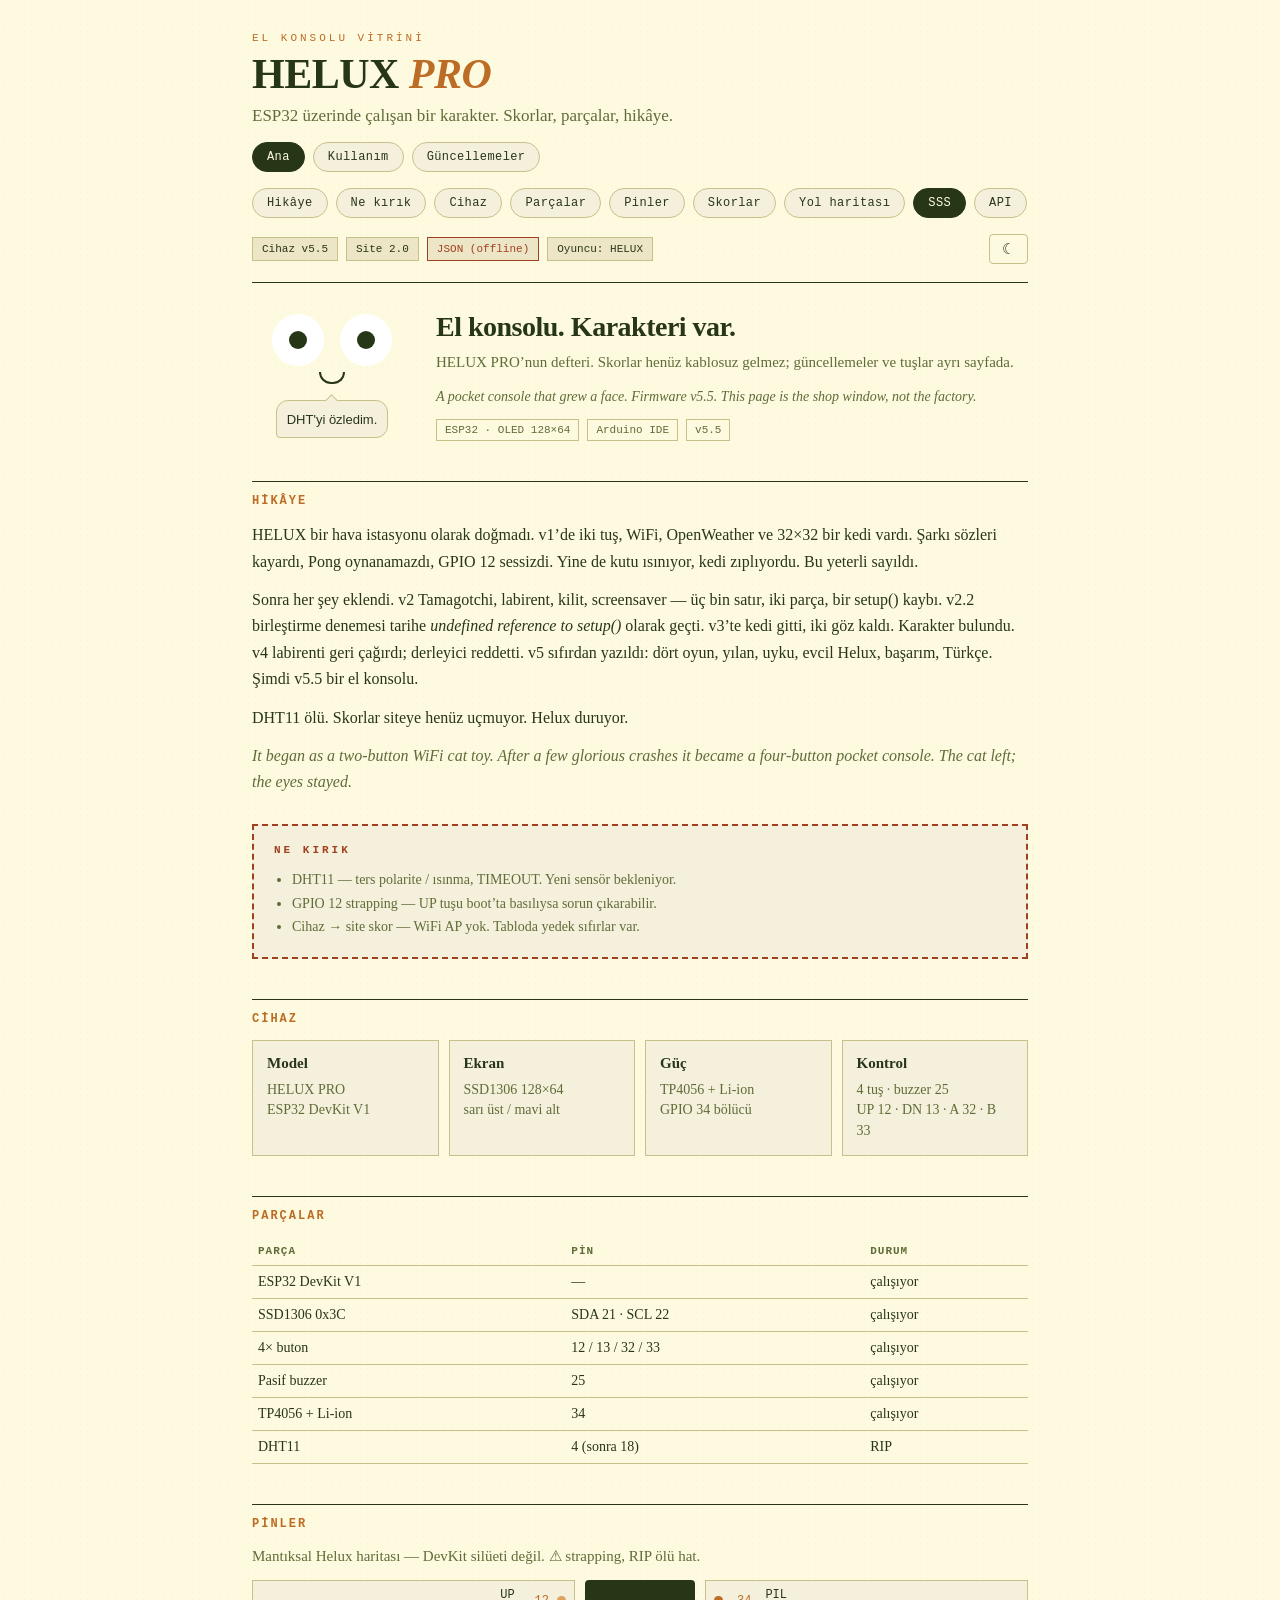
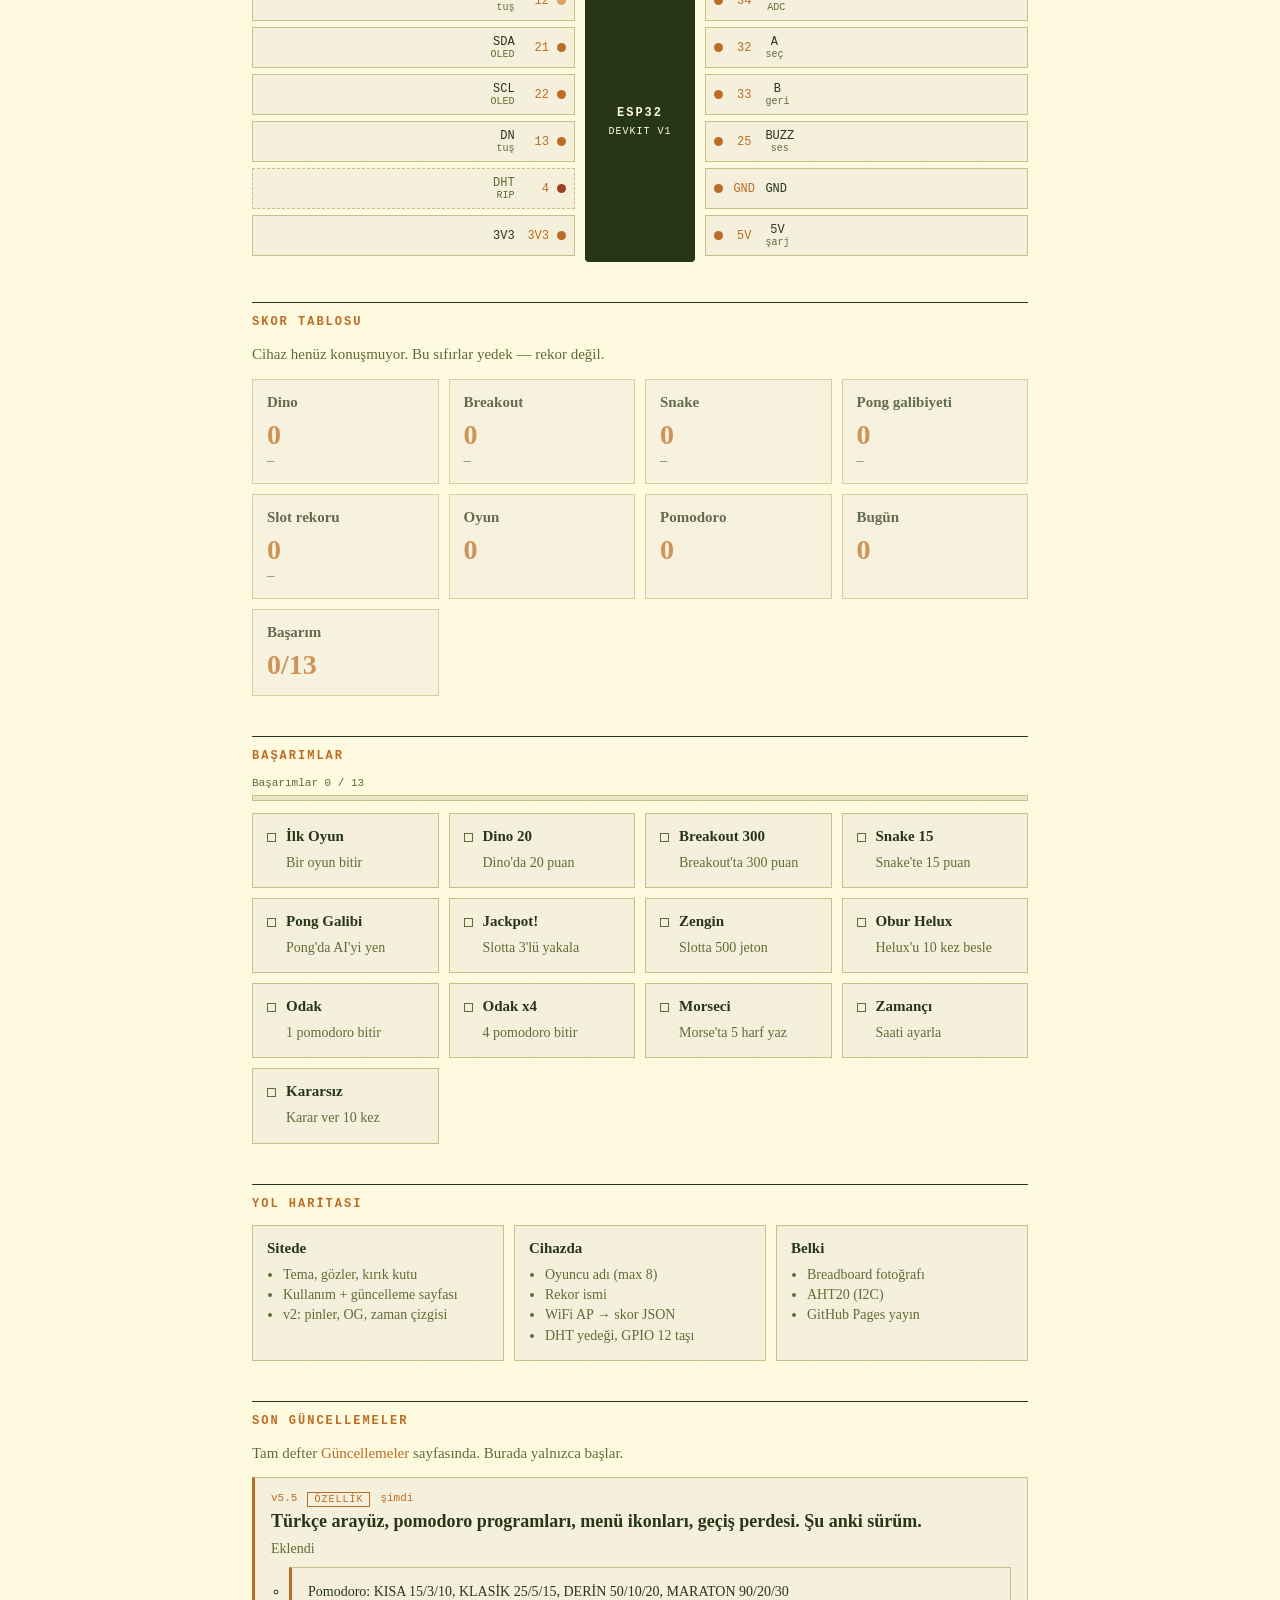
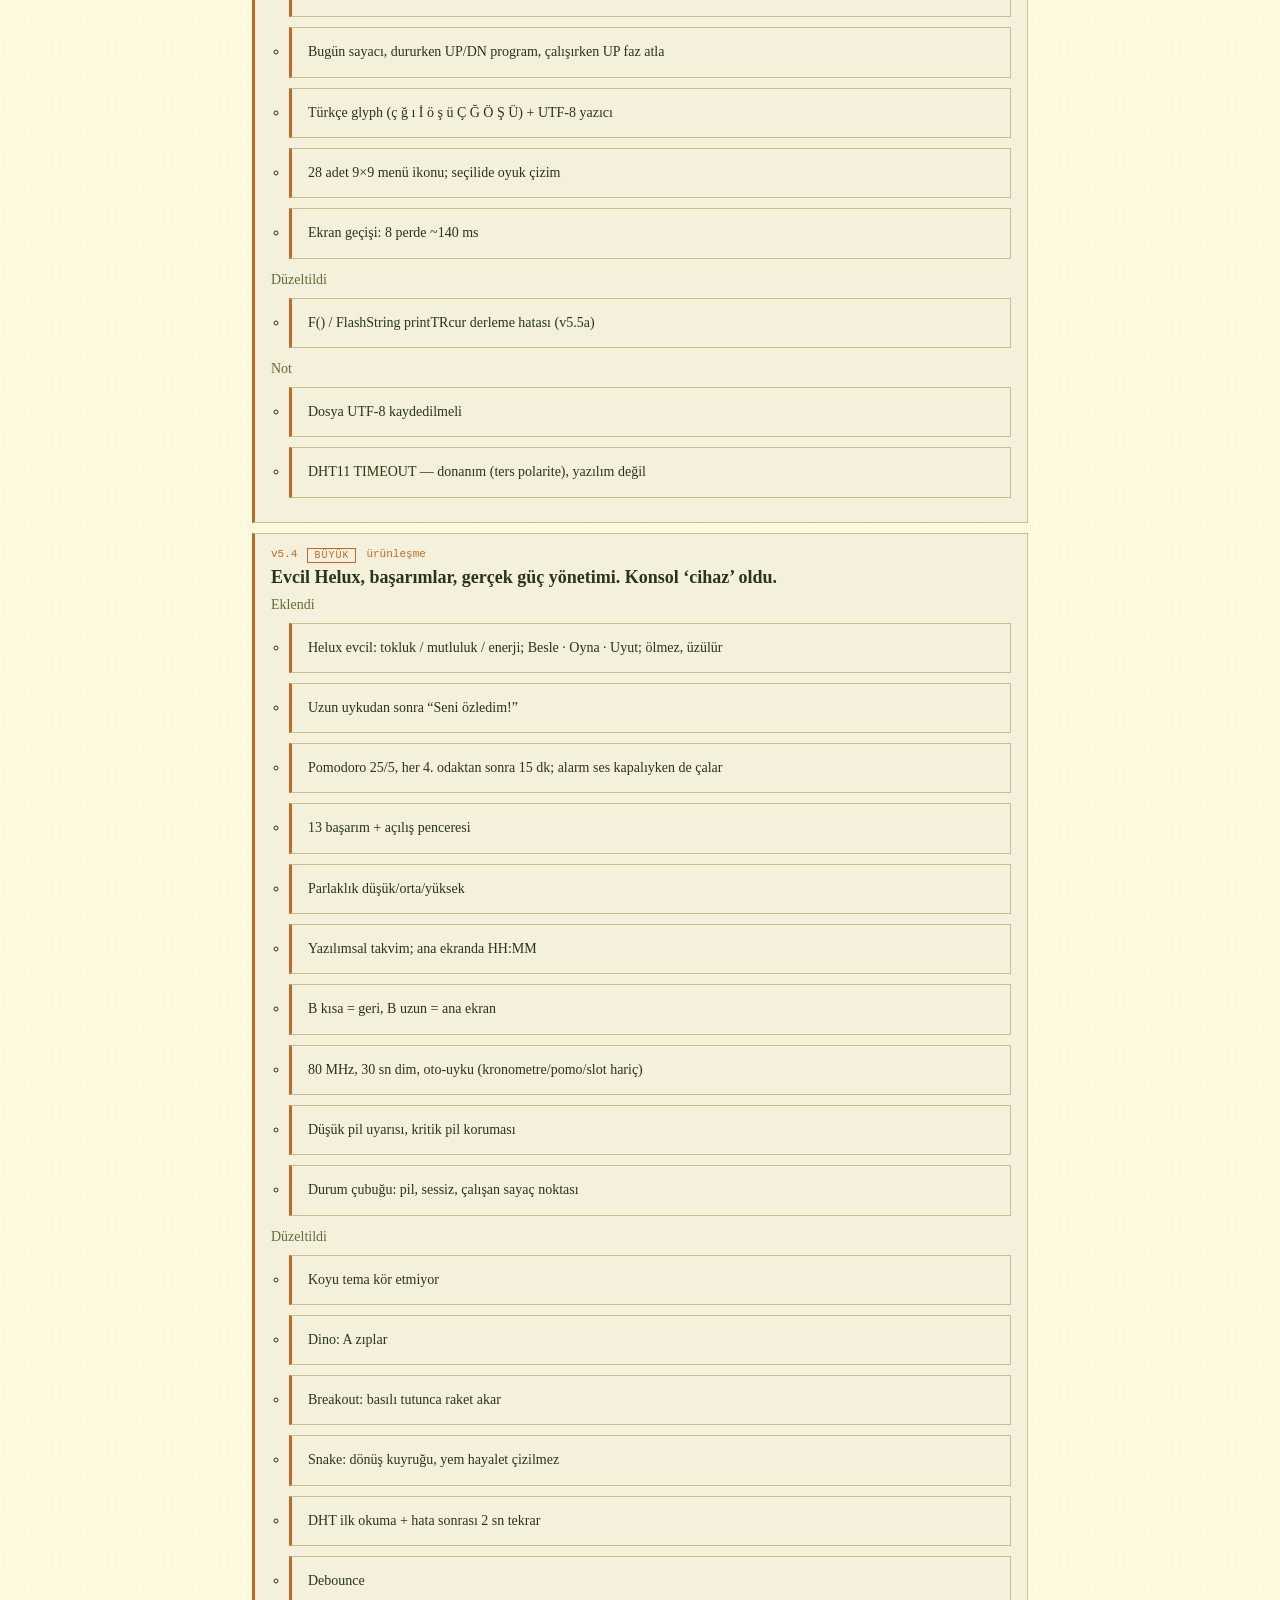
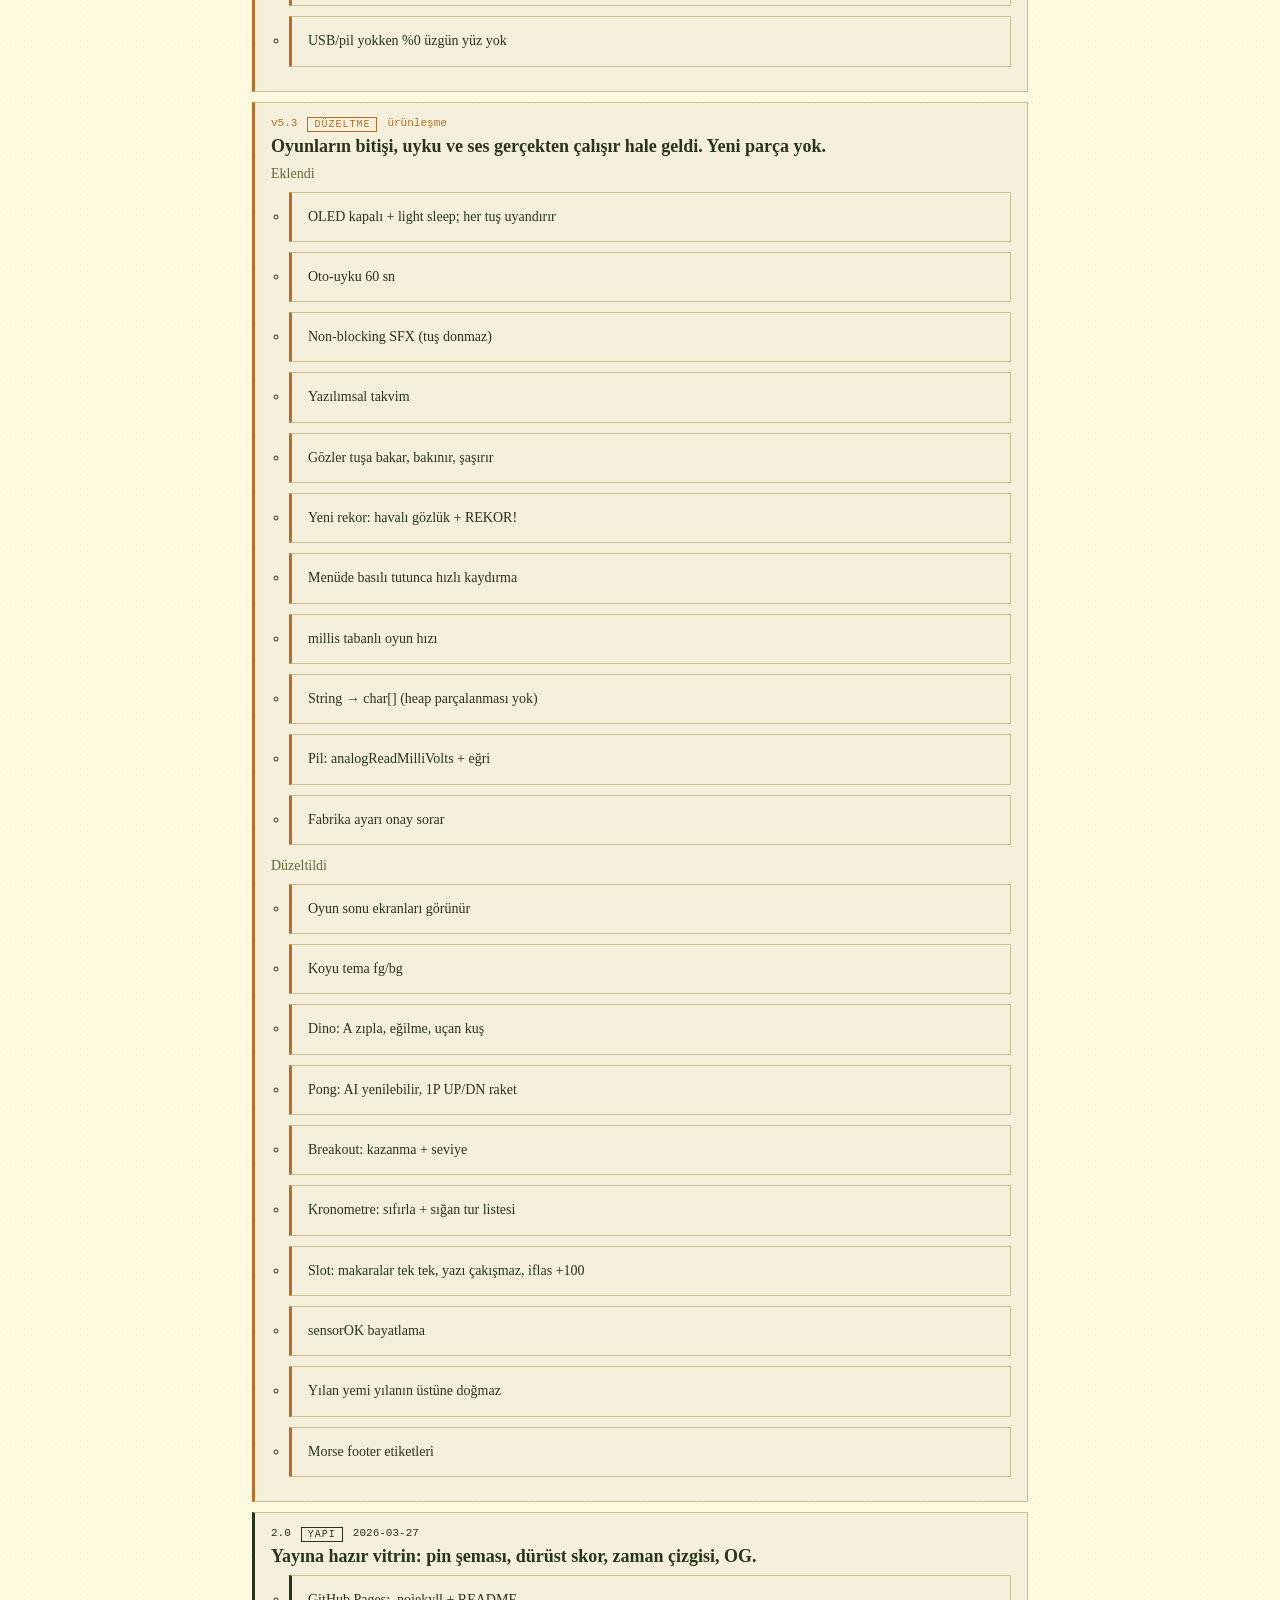
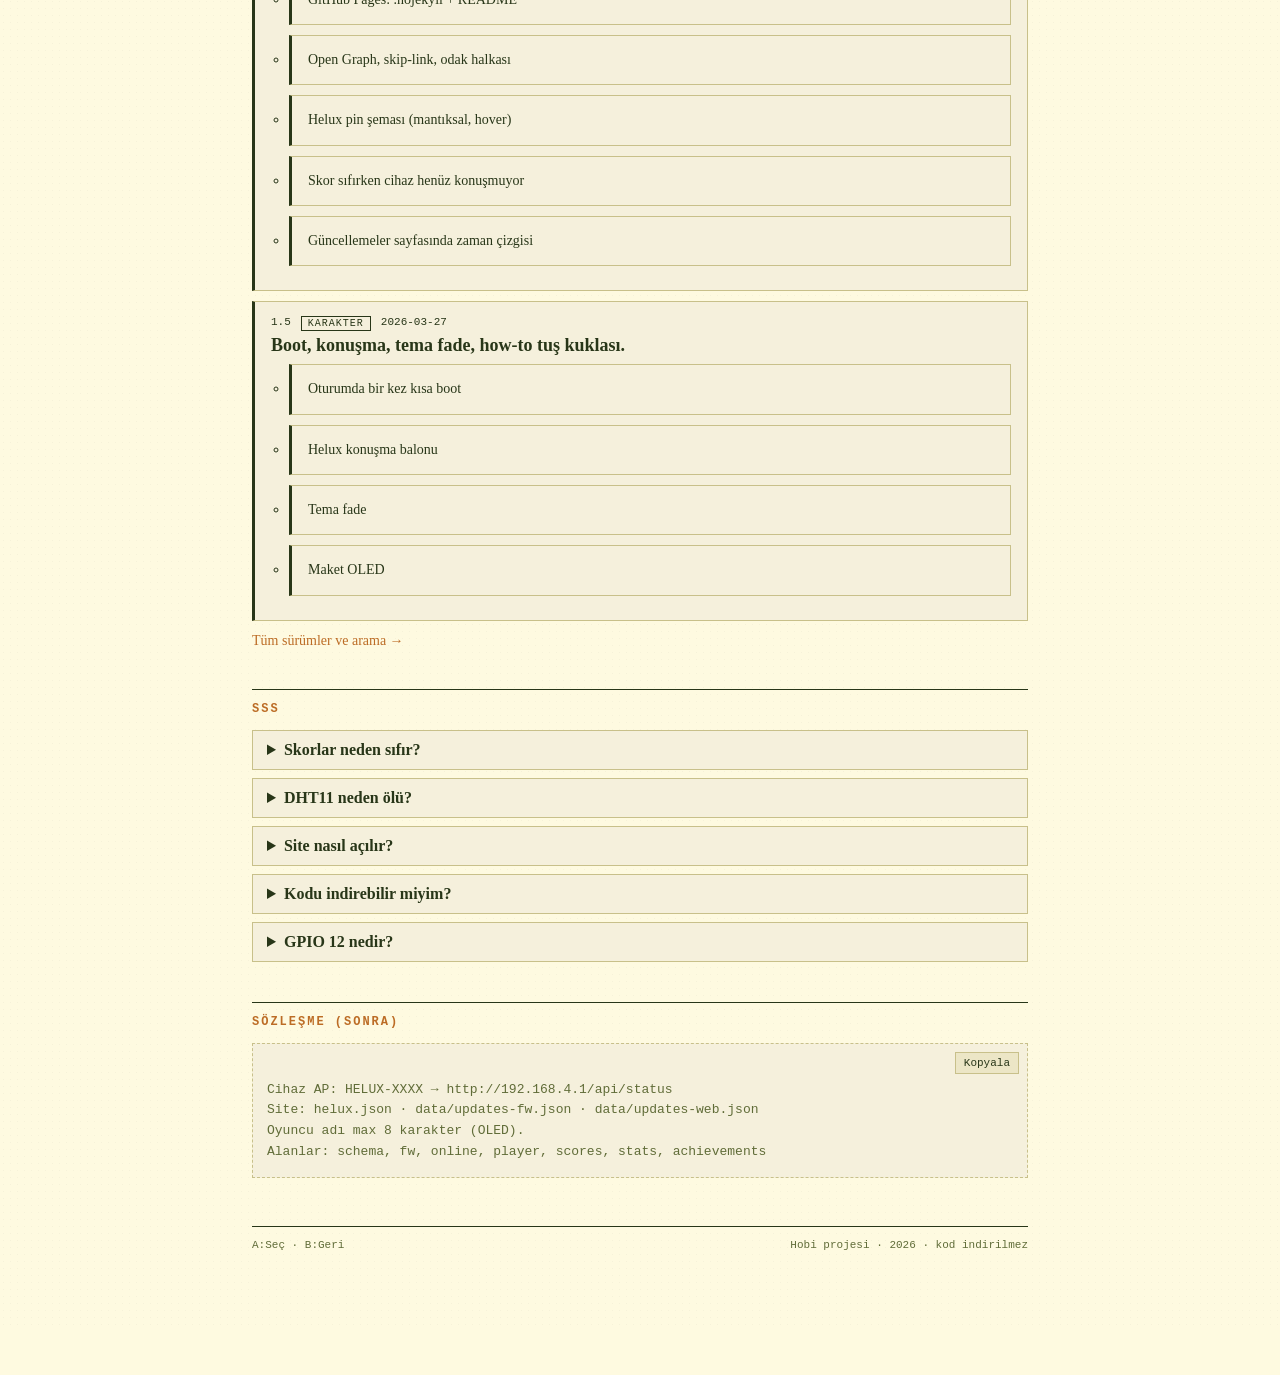
==== index.html @ 8f3744f1 "Add files via upload" ====
<!DOCTYPE html>
<html lang="tr">
<head>
<meta charset="UTF-8">
<meta name="viewport" content="width=device-width, initial-scale=1">
<title>HELUX — Vitrin</title>
<meta name="description" content="HELUX PRO — ESP32 el konsolu vitrini. Gözleri var. DHT’yi özlüyor.">
<meta name="theme-color" content="#283618">
<meta property="og:title" content="HELUX PRO">
<meta property="og:description" content="ESP32 el konsolu. Karakteri var. Firmware v5.5.">
<meta property="og:type" content="website">
<meta property="og:image" content="og.svg">
<link rel="icon" href="favicon.svg" type="image/svg+xml">
<link rel="apple-touch-icon" href="favicon.svg">
<script>
(function(){
  var t = localStorage.getItem("helux-theme");
  if (!t) t = window.matchMedia("(prefers-color-scheme: dark)").matches ? "dark" : "light";
  document.documentElement.setAttribute("data-theme", t);
})();
</script>
<link rel="stylesheet" href="assets/style.css">
</head>
<body>
<a class="skip" href="#icerik">İçeriğe atla</a>
<div class="wrap" id="icerik" tabindex="-1">
  <header class="site">
    <div class="kicker">El konsolu vitrini</div>
    <h1>HELUX <em>PRO</em></h1>
    <p class="sub">ESP32 üzerinde çalışan bir karakter. Skorlar, parçalar, hikâye.</p>
    <nav class="bubbles">
      <a class="active" href="index.html">Ana</a>
      <a href="how-to.html">Kullanım</a>
      <a href="updates.html">Güncellemeler</a>
    </nav>
    <nav class="bubbles" id="sectionNav">
      <a href="#hikaye">Hikâye</a>
      <a href="#kirik">Ne kırık</a>
      <a href="#cihaz">Cihaz</a>
      <a href="#parcalar">Parçalar</a>
      <a href="#pinler">Pinler</a>
      <a href="#skor">Skorlar</a>
      <a href="#yol">Yol haritası</a>
      <a href="#sss">SSS</a>
      <a href="#api">API</a>
    </nav>
    <div class="badges">
      <span class="badge" id="pillFw">Cihaz v5.5</span>
      <span class="badge" id="pillWeb">Site 2.0</span>
      <span class="badge off" id="pillLink">Bağlı değil</span>
      <span class="badge" id="pillPlayer">Oyuncu: HELUX</span>
      <button id="themeToggle" class="theme-btn" title="Tema">☾</button>
    </div>
  </header>

  <section class="hero">
    <div class="face" aria-hidden="true">
      <div class="eyes">
        <div class="eye"><div class="pupil"></div></div>
        <div class="eye"><div class="pupil"></div></div>
      </div>
      <div class="mouth"></div>
    </div>
    <div>
      <h2 class="hero-title">El konsolu. Karakteri var.</h2>
      <p class="lead">HELUX PRO’nun defteri. Skorlar henüz kablosuz gelmez; güncellemeler ve tuşlar ayrı sayfada.</p>
      <p class="en">A pocket console that grew a face. Firmware v5.5. This page is the shop window, not the factory.</p>
      <div class="pills">
        <span class="pill">ESP32 · OLED 128×64</span>
        <span class="pill">Arduino IDE</span>
        <span class="pill">v5.5</span>
      </div>
    </div>
  </section>

  <h2 id="hikaye">Hikâye</h2>
  <div class="story">
    <p>HELUX bir hava istasyonu olarak doğmadı. v1’de iki tuş, WiFi, OpenWeather ve 32×32 bir kedi vardı. Şarkı sözleri kayardı, Pong oynanamazdı, GPIO 12 sessizdi. Yine de kutu ısınıyor, kedi zıplıyordu. Bu yeterli sayıldı.</p>
    <p>Sonra her şey eklendi. v2 Tamagotchi, labirent, kilit, screensaver — üç bin satır, iki parça, bir setup() kaybı. v2.2 birleştirme denemesi tarihe <em>undefined reference to setup()</em> olarak geçti. v3’te kedi gitti, iki göz kaldı. Karakter bulundu. v4 labirenti geri çağırdı; derleyici reddetti. v5 sıfırdan yazıldı: dört oyun, yılan, uyku, evcil Helux, başarım, Türkçe. Şimdi v5.5 bir el konsolu.</p>
    <p>DHT11 ölü. Skorlar siteye henüz uçmuyor. Helux duruyor.</p>
    <p class="en">It began as a two-button WiFi cat toy. After a few glorious crashes it became a four-button pocket console. The cat left; the eyes stayed.</p>
  </div>

  <div class="broken" id="kirik">
    <h3>Ne kırık</h3>
    <ul>
      <li>DHT11 — ters polarite / ısınma, TIMEOUT. Yeni sensör bekleniyor.</li>
      <li>GPIO 12 strapping — UP tuşu boot’ta basılıysa sorun çıkarabilir.</li>
      <li>Cihaz → site skor — WiFi AP yok. Tabloda yedek sıfırlar var.</li>
    </ul>
  </div>

  <h2 id="cihaz">Cihaz</h2>
  <div class="grid">
    <div class="card"><h3>Model</h3><p>HELUX PRO<br>ESP32 DevKit V1</p></div>
    <div class="card"><h3>Ekran</h3><p>SSD1306 128×64<br>sarı üst / mavi alt</p></div>
    <div class="card"><h3>Güç</h3><p>TP4056 + Li-ion<br>GPIO 34 bölücü</p></div>
    <div class="card"><h3>Kontrol</h3><p>4 tuş · buzzer 25<br>UP 12 · DN 13 · A 32 · B 33</p></div>
  </div>

  <h2 id="parcalar">Parçalar</h2>
  <table>
    <thead><tr><th>Parça</th><th>Pin</th><th>Durum</th></tr></thead>
    <tbody>
      <tr><td>ESP32 DevKit V1</td><td>—</td><td>çalışıyor</td></tr>
      <tr><td>SSD1306 0x3C</td><td>SDA 21 · SCL 22</td><td>çalışıyor</td></tr>
      <tr><td>4× buton</td><td>12 / 13 / 32 / 33</td><td>çalışıyor</td></tr>
      <tr><td>Pasif buzzer</td><td>25</td><td>çalışıyor</td></tr>
      <tr><td>TP4056 + Li-ion</td><td>34</td><td>çalışıyor</td></tr>
      <tr><td>DHT11</td><td>4 (sonra 18)</td><td>RIP</td></tr>
    </tbody>
  </table>

  <h2 id="pinler">Pinler</h2>
  <p class="lead">Mantıksal Helux haritası — DevKit silüeti değil. ⚠ strapping, RIP ölü hat.</p>
  <div class="pins" role="img" aria-label="HELUX pin bağlantıları">
    <button type="button" class="pin left warn" title="Strapping pin. Boot'ta basılı tutma.">
      <span>UP <small>tuş</small></span><span class="gpio">12</span><span class="hole"></span>
    </button>
    <div class="pins-chip"><strong>ESP32</strong>DEVKIT V1</div>
    <button type="button" class="pin" title="TP4056 bölücü, ADC.">
      <span class="hole"></span><span class="gpio">34</span><span>PIL <small>ADC</small></span>
    </button>
    <button type="button" class="pin left" title="OLED SDA">
      <span>SDA <small>OLED</small></span><span class="gpio">21</span><span class="hole"></span>
    </button>
    <button type="button" class="pin" title="A tuşu">
      <span class="hole"></span><span class="gpio">32</span><span>A <small>seç</small></span>
    </button>
    <button type="button" class="pin left" title="OLED SCL">
      <span>SCL <small>OLED</small></span><span class="gpio">22</span><span class="hole"></span>
    </button>
    <button type="button" class="pin" title="B tuşu, kısa geri uzun ev">
      <span class="hole"></span><span class="gpio">33</span><span>B <small>geri</small></span>
    </button>
    <button type="button" class="pin left" title="DOWN tuşu">
      <span>DN <small>tuş</small></span><span class="gpio">13</span><span class="hole"></span>
    </button>
    <button type="button" class="pin" title="Pasif buzzer">
      <span class="hole"></span><span class="gpio">25</span><span>BUZZ <small>ses</small></span>
    </button>
    <button type="button" class="pin left dead" title="Ölü. Yeni sensörde 18 önerilir.">
      <span>DHT <small>RIP</small></span><span class="gpio">4</span><span class="hole"></span>
    </button>
    <button type="button" class="pin" title="Ortak toprak">
      <span class="hole"></span><span class="gpio">GND</span><span>GND</span>
    </button>
    <button type="button" class="pin left" title="OLED ve mantık 3.3V">
      <span>3V3</span><span class="gpio">3V3</span><span class="hole"></span>
    </button>
    <button type="button" class="pin" title="USB 5V / TP4056">
      <span class="hole"></span><span class="gpio">5V</span><span>5V <small>şarj</small></span>
    </button>
  </div>

  <h2 id="skor">Skor tablosu</h2>
  <p class="lead" id="scoreHint">Yerel yedek. ESP32 bağlanınca isim ve rekor buraya yazılacak.</p>
  <div class="grid" id="scoreGrid"></div>
  <h2>Başarımlar</h2>
  <div class="grid" id="achGrid"></div>

  <h2 id="yol">Yol haritası</h2>
  <div class="grid grid-3">
    <div class="card">
      <h3>Sitede</h3>
      <ul>
        <li>Tema, gözler, kırık kutu</li>
        <li>Kullanım + güncelleme sayfası</li>
        <li>v2: pinler, OG, zaman çizgisi</li>
      </ul>
    </div>
    <div class="card">
      <h3>Cihazda</h3>
      <ul>
        <li>Oyuncu adı (max 8)</li>
        <li>Rekor ismi</li>
        <li>WiFi AP → skor JSON</li>
        <li>DHT yedeği, GPIO 12 taşı</li>
      </ul>
    </div>
    <div class="card">
      <h3>Belki</h3>
      <ul>
        <li>Breadboard fotoğrafı</li>
        <li>AHT20 (I2C)</li>
        <li>GitHub Pages yayın</li>
      </ul>
    </div>
  </div>

  <h2>Son güncellemeler</h2>
  <p class="lead">Tam defter <a href="updates.html">Güncellemeler</a> sayfasında. Burada yalnızca başlar.</p>
  <ul class="log" id="fwPreview"></ul>
  <ul class="log site" id="webPreview"></ul>
  <p class="more"><a href="updates.html">Tüm sürümler ve arama →</a></p>

  <h2 id="sss">SSS</h2>
  <details class="faq">
    <summary>Skorlar neden sıfır?</summary>
    <p>Cihaz henüz siteye bağlanmıyor. Tablo yedek JSON. WiFi AP gelince dolar.</p>
  </details>
  <details class="faq">
    <summary>DHT11 neden ölü?</summary>
    <p>Yanlış pin / polarite, aşırı ısınma. TIMEOUT + nan. Yazılım değil, donanım. Yeni sensör GPIO 18’e.</p>
  </details>
  <details class="faq">
    <summary>Site nasıl açılır?</summary>
    <p>VS Code’da helux klasörü → Live Server. Çift tıklama JSON’u kesebilir; o zaman da yedek görünür.</p>
  </details>
  <details class="faq">
    <summary>Kodu indirebilir miyim?</summary>
    <p>Hayır. Sketch sende kalır. Bu vitrin, fabrika değil.</p>
  </details>
  <details class="faq">
    <summary>GPIO 12 nedir?</summary>
    <p>ESP32 strapping pin. Açılışta basılı UP boot’u bozabilir. Çalışıyor; ileride başka pine taşınacak.</p>
  </details>

  <h2 id="api">Sözleşme (sonra)</h2>
  <div class="api">
    Cihaz AP: HELUX-XXXX → http://192.168.4.1/api/status<br>
    Site: helux.json · data/updates-fw.json · data/updates-web.json<br>
    Oyuncu adı max 8 karakter (OLED).<br>
    Alanlar: schema, fw, online, player, scores, stats, achievements
  </div>

  <footer class="site">
    <span>A:Seç · B:Geri</span>
    <span>Hobi projesi · 2026 · kod indirilmez</span>
  </footer>
</div>
<script src="assets/site.js"></script>
</body>
</html>
---- assets/style.css ----
/* HELUX site 2.0 — tam dosya */

:root,
[data-theme="light"] {
  --bg: #fefae0;
  --paper: #f5f0dc;
  --head: #283618;
  --ink: #283618;
  --muted: #606c38;
  --line: #c8c08a;
  --accent: #bc6c25;
  --accent2: #dda15e;
  --chip: #ece6c6;
  --ok: #606c38;
  --off: #a04020;
  --eye-bg: #ffffff;
  --eye-dot: #283618;
}

[data-theme="dark"] {
  --bg: #0d0e14;
  --paper: #252933;
  --head: #ede7d4;
  --ink: #ddd4be;
  --muted: #908878;
  --line: #404556;
  --accent: #597d7c;
  --accent2: #386775;
  --chip: #20242e;
  --ok: #597d7c;
  --off: #bc6c25;
  --eye-bg: #c0b8a6;
  --eye-dot: #0d0e14;
}

* { box-sizing: border-box; margin: 0; padding: 0; }
html { scroll-behavior: smooth; }
html, body { background: var(--bg); color: var(--ink); }
body {
  min-height: 100vh;
  font-family: "Source Serif 4", "Iowan Old Style", Palatino, Georgia, serif;
  background-image: radial-gradient(rgba(0,0,0,.03) .6px, transparent .7px);
  background-size: 7px 7px;
}
.wrap { max-width: 820px; margin: 0 auto; padding: 32px 22px 80px; }
a { color: var(--accent); text-decoration: none; }
a:hover { color: var(--head); }

.kicker {
  font-family: ui-monospace, "Cascadia Mono", monospace;
  font-size: 11px; letter-spacing: 3px;
  text-transform: uppercase; color: var(--accent);
}
h1 {
  font-size: 42px; font-weight: 600; letter-spacing: -.5px;
  margin-top: 6px; color: var(--head);
}
h1 em { font-style: italic; color: var(--accent); }
.sub { color: var(--muted); margin-top: 8px; font-size: 17px; }

header.site {
  border-bottom: 1px solid var(--ink);
  padding-bottom: 18px; margin-bottom: 28px;
}

nav.bubbles {
  display: flex; flex-wrap: wrap; gap: 8px; margin-top: 16px;
}
nav.bubbles a {
  font-family: ui-monospace, "Cascadia Mono", monospace;
  font-size: 12px; letter-spacing: .4px;
  color: var(--ink); background: var(--paper);
  border: 1.5px solid var(--line);
  padding: 7px 14px; border-radius: 999px;
  transition: background .18s, color .18s, border-color .18s, transform .18s, box-shadow .18s;
}
nav.bubbles a:hover {
  transform: translateY(-2px);
  border-color: var(--accent); color: var(--accent);
  box-shadow: 0 3px 0 var(--accent);
}
nav.bubbles a:active { transform: none; box-shadow: none; }
nav.bubbles a.active {
  background: var(--ink); color: var(--bg);
  border-color: var(--ink); box-shadow: none; transform: none;
}
nav.bubbles a.active:hover {
  color: var(--bg); border-color: var(--ink);
  box-shadow: 0 3px 0 var(--accent); transform: translateY(-2px);
}

.badges {
  display: flex; flex-wrap: wrap; gap: 8px;
  margin-top: 16px; align-items: center;
}
.badge {
  font-family: ui-monospace, monospace;
  font-size: 11px; padding: 5px 9px;
  background: var(--chip); border: 1px solid var(--line);
}
.badge.on { background: var(--ok); color: #fff; border-color: var(--ok); }
.badge.off { color: var(--off); border-color: var(--off); }
.theme-btn {
  margin-left: auto; background: none;
  border: 1px solid var(--line); color: var(--ink);
  padding: 5px 12px; cursor: pointer; font-size: 15px; border-radius: 4px;
}
.theme-btn:hover { border-color: var(--accent); color: var(--accent); }

.hero {
  display: grid; grid-template-columns: 160px 1fr;
  gap: 24px; align-items: center; margin-bottom: 28px;
}
.face { display: flex; flex-direction: column; align-items: center; gap: 6px; position: relative; }
.eyes { display: flex; gap: 16px; }
.eye {
  width: 52px; height: 52px; border-radius: 50%;
  background: var(--eye-bg); position: relative; overflow: hidden;
  animation: blink 4.2s ease-in-out infinite;
}
[data-theme="dark"] .eye { box-shadow: 0 0 18px rgba(89,125,124,.25); }
.pupil {
  width: 18px; height: 18px; border-radius: 50%;
  background: var(--eye-dot); position: absolute; top: 50%; left: 50%;
  transform: translate(-50%,-50%);
}
.mouth {
  width: 26px; height: 12px;
  border: 2.5px solid var(--eye-dot); border-top: 0;
  border-radius: 0 0 14px 14px;
}
@keyframes blink {
  0%, 94%, 100% { transform: scaleY(1); }
  96.5% { transform: scaleY(.06); }
}

h2.hero-title {
  border: none; padding: 0; margin: 0 0 8px;
  font-family: inherit; font-size: 28px;
  letter-spacing: -.5px; text-transform: none;
  color: var(--head); font-weight: 600;
}
.lead { color: var(--muted); line-height: 1.55; font-size: 15px; margin-bottom: 12px; }
.en { font-size: 14px; color: var(--muted); font-style: italic; line-height: 1.5; }
.pills { display: flex; flex-wrap: wrap; gap: 8px; margin-top: 12px; }
.pill {
  font-family: ui-monospace, monospace; font-size: 11px;
  padding: 4px 8px; border: 1px solid var(--line); color: var(--muted);
}

.broken {
  border: 2px dashed var(--off);
  padding: 18px 20px; margin: 28px 0; background: var(--paper);
}
.broken h3 {
  font-family: ui-monospace, monospace; font-size: 11px;
  letter-spacing: 3px; text-transform: uppercase;
  color: var(--off); margin-bottom: 12px;
}
.broken li { color: var(--muted); font-size: 14px; line-height: 1.7; margin-left: 18px; }

h2 {
  font-family: ui-monospace, monospace;
  font-size: 12px; letter-spacing: 2px;
  text-transform: uppercase; color: var(--accent);
  margin: 40px 0 14px;
  border-top: 1px solid var(--ink); padding-top: 12px;
}

.grid {
  display: grid;
  grid-template-columns: repeat(auto-fill, minmax(180px, 1fr));
  gap: 10px;
}
.grid-3 { grid-template-columns: repeat(3, 1fr); }
.card {
  background: var(--paper); border: 1px solid var(--line); padding: 14px;
}
.card h3 { font-size: 15px; margin-bottom: 8px; color: var(--head); }
.card p, .card li { font-size: 14px; color: var(--muted); line-height: 1.45; }
.card ul { margin-left: 16px; }
.big { font-size: 28px; font-weight: 600; color: var(--accent); }
.who { font-size: 12px; color: var(--muted); margin-top: 4px; font-family: ui-monospace, monospace; }

.story p { margin-bottom: 12px; line-height: 1.65; font-size: 16px; }

table { width: 100%; border-collapse: collapse; font-size: 14px; }
th, td { text-align: left; padding: 8px 6px; border-bottom: 1px solid var(--line); }
th {
  font-family: ui-monospace, monospace; font-size: 11px;
  letter-spacing: 1px; text-transform: uppercase; color: var(--muted);
}

.log { list-style: none; }
.log li {
  background: var(--paper); border: 1px solid var(--line);
  border-left: 3px solid var(--accent);
  padding: 14px 16px; margin-bottom: 10px;
}
.log.site li { border-left-color: var(--head); }
.log .meta {
  font-family: ui-monospace, monospace; font-size: 11px;
  color: var(--accent); display: flex; gap: 10px; flex-wrap: wrap;
}
.log.site .meta { color: var(--head); }
.log h3 { font-size: 18px; margin: 4px 0 6px; color: var(--head); }
.log p { color: var(--muted); font-size: 14px; line-height: 1.5; }
.log ul { margin: 8px 0 0 18px; color: var(--ink); font-size: 14px; line-height: 1.45; }
.tag {
  display: inline-block; padding: 1px 6px; border: 1px solid currentColor;
  font-size: 10px; letter-spacing: 1px; text-transform: uppercase;
}

.ach { display: flex; gap: 10px; align-items: flex-start; }
.dot {
  width: 9px; height: 9px; margin-top: 5px;
  border: 1px solid var(--muted); flex-shrink: 0;
}
.dot.yes { background: var(--ok); border-color: var(--ok); }

.api {
  background: var(--paper); border: 1px dashed var(--line);
  padding: 36px 14px 14px; font-size: 13px; color: var(--muted);
  line-height: 1.6; font-family: ui-monospace, monospace;
  position: relative;
}
.api code { color: var(--accent); }

details.faq {
  background: var(--paper); border: 1px solid var(--line);
  padding: 10px 14px; margin-bottom: 8px;
}
details.faq summary {
  cursor: pointer; font-weight: 600; color: var(--head);
}
details.faq p { margin-top: 8px; color: var(--muted); line-height: 1.5; }

.keys td:first-child {
  font-family: ui-monospace, monospace; white-space: nowrap; color: var(--accent);
}

.search {
  width: 100%; padding: 10px 12px; margin-bottom: 16px;
  border: 1px solid var(--line); background: var(--paper); color: var(--ink);
  font: inherit; font-size: 15px;
}
.search:focus { outline: 2px solid var(--accent); border-color: var(--accent); }
.hidden { display: none !important; }
.more { margin-top: 12px; font-size: 14px; }

footer.site {
  margin-top: 48px; border-top: 1px solid var(--ink);
  padding-top: 12px; display: flex; justify-content: space-between; gap: 12px;
  font-family: ui-monospace, monospace; font-size: 11px; color: var(--muted);
}

.lost { text-align: center; padding: 60px 0; }
.lost h1 { font-size: 28px; margin: 18px 0 8px; }

@media (max-width: 700px) {
  h1 { font-size: 32px; }
  .hero, .grid-3 { grid-template-columns: 1fr; }
  .face { margin: 0 auto; }
  footer.site { flex-direction: column; }
  nav.bubbles a { padding: 6px 12px; font-size: 11px; }
}

::selection { background: var(--accent); color: var(--bg); }

#readBar {
  position: fixed; top: 0; left: 0; height: 2px; width: 0;
  background: var(--accent); z-index: 200;
  pointer-events: none;
}

#toTop {
  position: fixed; right: 18px; bottom: 18px; z-index: 180;
  width: 40px; height: 40px; border-radius: 50%;
  border: 1px solid var(--line); background: var(--paper); color: var(--ink);
  font-size: 18px; cursor: pointer; opacity: 0; pointer-events: none;
  transition: opacity .2s, transform .2s;
}
#toTop.show { opacity: 1; pointer-events: auto; }
#toTop:hover { border-color: var(--accent); color: var(--accent); transform: translateY(-2px); }

.reveal {
  opacity: 0; transform: translateY(14px);
  transition: opacity .5s ease, transform .5s ease;
}
.reveal.in { opacity: 1; transform: none; }

h1.glitch { position: relative; }
h1.glitch:hover,
.badge:hover {
  animation: helux-glitch .28s steps(2, end);
}
@keyframes helux-glitch {
  0% { text-shadow: 2px 0 var(--accent), -2px 0 var(--ok); }
  25% { transform: translate(-1px, 1px); }
  50% { text-shadow: -2px 0 var(--accent2), 2px 0 var(--ok); transform: translate(1px, -1px); }
  100% { text-shadow: none; transform: none; }
}

.shades {
  position: absolute; top: 12px; left: 50%;
  width: 118px; height: 22px; margin-left: -59px;
  opacity: 0; pointer-events: none;
  transition: opacity .35s ease;
  z-index: 2;
}
.face.cool .shades { opacity: 1; }
.shades span {
  position: absolute; top: 0; width: 50px; height: 20px;
  border: 3px solid var(--eye-dot); border-radius: 7px;
  background: rgba(13, 14, 20, .62);
}
.shades span:first-child { left: 0; }
.shades span:last-child { right: 0; }
.shades i {
  position: absolute; top: 8px; left: 50px; right: 50px; height: 3px;
  background: var(--eye-dot);
}

.ach-bar-wrap {
  height: 6px; background: var(--chip); border: 1px solid var(--line);
  margin-bottom: 12px; overflow: hidden;
}
.ach-bar {
  height: 100%; width: 0; background: var(--ok);
  transition: width .6s ease;
}
.ach-bar-label {
  font-family: ui-monospace, monospace; font-size: 11px;
  color: var(--muted); margin-bottom: 6px;
}

.copy-api {
  position: absolute; top: 8px; right: 8px;
  font-family: ui-monospace, monospace; font-size: 11px;
  background: var(--chip); color: var(--ink); border: 1px solid var(--line);
  padding: 4px 8px; cursor: pointer;
}
.copy-api:hover { border-color: var(--accent); color: var(--accent); }
.copy-api.ok { color: var(--ok); border-color: var(--ok); }

#lightbox {
  position: fixed; inset: 0; z-index: 300;
  background: rgba(13, 14, 20, .88);
  display: flex; align-items: center; justify-content: center;
  padding: 24px;
}
#lightbox[hidden] { display: none !important; }
#lightbox img { max-width: 100%; max-height: 90vh; border: 1px solid var(--line); }
#lightbox .lb-close {
  position: absolute; top: 16px; right: 18px;
  background: none; border: 0; color: var(--head);
  font-size: 28px; cursor: pointer;
}

html.theme-anim,
html.theme-anim body,
html.theme-anim .card,
html.theme-anim header.site,
html.theme-anim .badge,
html.theme-anim nav.bubbles a,
html.theme-anim .broken,
html.theme-anim .api {
  transition: background-color .28s ease, color .28s ease, border-color .28s ease;
}

.talk {
  margin-top: 10px;
  max-width: 160px;
  background: var(--paper);
  border: 1.5px solid var(--line);
  border-radius: 12px 12px 12px 4px;
  padding: 8px 10px;
  font-size: 13px;
  line-height: 1.35;
  color: var(--ink);
  cursor: pointer;
  text-align: center;
}
.talk::before {
  content: "";
  display: block;
  width: 8px; height: 8px;
  background: var(--paper);
  border-left: 1.5px solid var(--line);
  border-top: 1.5px solid var(--line);
  transform: rotate(45deg);
  margin: -13px auto 6px;
}

#boot {
  position: fixed; inset: 0; z-index: 400;
  background: #0d0e14; color: #ede7d4;
  display: flex; flex-direction: column;
  align-items: center; justify-content: center; gap: 18px;
  font-family: ui-monospace, monospace;
}
#boot.out {
  opacity: 0; pointer-events: none;
  transition: opacity .45s ease;
}
.boot-eyes { display: flex; gap: 22px; }
.boot-eye {
  width: 56px; height: 4px; background: #ede7d4; border-radius: 2px;
  transition: height .45s ease, border-radius .45s ease, background .45s;
}
#boot.open .boot-eye {
  height: 56px; border-radius: 50%; background: #c0b8a6;
  position: relative;
}
#boot.open .boot-eye::after {
  content: ""; position: absolute; width: 16px; height: 16px;
  border-radius: 50%; background: #0d0e14;
  top: 50%; left: 50%; transform: translate(-50%, -50%);
}
.boot-word { letter-spacing: 6px; font-size: 14px; color: #597d7c; }
.boot-skip {
  position: absolute; bottom: 24px;
  background: none; border: 1px solid #404556; color: #908878;
  padding: 6px 12px; cursor: pointer; font: inherit; font-size: 11px;
}

.puppet { margin: 8px 0 28px; }
.oled {
  width: 280px; max-width: 100%;
  background: #0a0a0a; color: #d8e8ff;
  border: 4px solid #3a3a3a; border-radius: 6px;
  font-family: ui-monospace, monospace; font-size: 12px;
  overflow: hidden;
}
.oled-y {
  background: #1a1808; color: #f5d76e;
  padding: 6px 8px; border-bottom: 1px solid #f5d76e;
  display: flex; justify-content: space-between;
}
.oled-b { min-height: 88px; padding: 8px; color: #9ec4ff; }
.oled-f {
  border-top: 1px solid #3a5080; padding: 6px 8px;
  color: #7aa0d8; font-size: 11px;
}
.oled-eyes { text-align: center; font-size: 22px; letter-spacing: 12px; padding: 10px 0 4px; }
.oled-center { text-align: center; padding-top: 8px; }
.oled-row { padding: 3px 4px; white-space: pre; }
.oled-row.on { background: #9ec4ff; color: #0a0a0a; }
.pads {
  display: flex; gap: 8px; margin-top: 12px; flex-wrap: wrap;
}
.pads button {
  font-family: ui-monospace, monospace;
  min-width: 52px; padding: 8px 10px;
  border: 1.5px solid var(--line); background: var(--paper); color: var(--ink);
  border-radius: 8px; cursor: pointer;
}
.pads button:hover { border-color: var(--accent); color: var(--accent); }
.pads button:active { transform: translateY(1px); }

.skip {
  position: absolute; left: 12px; top: -48px; z-index: 500;
  background: var(--ink); color: var(--bg);
  padding: 8px 12px; font-family: ui-monospace, monospace; font-size: 12px;
}
.skip:focus { top: 12px; }

:focus-visible {
  outline: 2px solid var(--accent);
  outline-offset: 2px;
}

.score-mute { opacity: .72; }

.pins {
  display: grid;
  grid-template-columns: 1fr minmax(88px, 110px) 1fr;
  gap: 6px 10px;
  align-items: stretch;
  margin-top: 8px;
}
.pins-chip {
  grid-column: 2;
  grid-row: 1 / span 7;
  background: var(--ink); color: var(--bg);
  display: flex; flex-direction: column;
  align-items: center; justify-content: center;
  gap: 6px; text-align: center;
  font-family: ui-monospace, monospace; font-size: 10px;
  letter-spacing: 1px; padding: 12px 6px;
  border-radius: 4px;
}
.pins-chip strong { font-size: 12px; letter-spacing: 2px; }
.pin {
  display: flex; align-items: center; gap: 8px;
  padding: 7px 8px;
  background: var(--paper); border: 1px solid var(--line);
  font-family: ui-monospace, monospace; font-size: 12px;
  color: var(--ink);
}
.pin.left { justify-content: flex-end; text-align: right; }
.pin .gpio { color: var(--accent); min-width: 2.2em; }
.pin .hole {
  width: 9px; height: 9px; border-radius: 50%;
  background: var(--accent); flex-shrink: 0;
}
.pin.dead { border-style: dashed; color: var(--muted); }
.pin.dead .hole { background: var(--off); }
.pin.warn .hole { background: var(--accent2); }
.pin:hover, .pin:focus-visible {
  border-color: var(--accent);
  box-shadow: 0 2px 0 var(--accent);
}
.pin small { display: block; font-size: 10px; color: var(--muted); font-weight: 400; }

.log.timeline { position: relative; margin-left: 10px; padding-left: 18px; }
.log.timeline::before {
  content: "";
  position: absolute; left: 3px; top: 8px; bottom: 8px;
  width: 2px; background: var(--accent); opacity: .45;
}
.log.timeline li { position: relative; }
.log.timeline li::before {
  content: "";
  position: absolute; left: -24px; top: 18px;
  width: 10px; height: 10px; border-radius: 50%;
  background: var(--accent);
  box-shadow: 0 0 0 3px var(--bg);
}

@media (max-width: 640px) {
  .pins { grid-template-columns: 1fr; }
  .pins-chip { grid-column: 1; grid-row: auto; padding: 10px; }
  .pin.left { justify-content: flex-start; text-align: left; }
}

@media (prefers-reduced-motion: reduce) {
  .eye, h1.glitch:hover, .badge:hover { animation: none !important; }
  .pupil, .reveal, #toTop, .ach-bar, .shades { transition: none !important; }
  .reveal { opacity: 1; transform: none; }
  html.theme-anim, html.theme-anim body, #boot.out, .boot-eye { transition: none !important; }
}
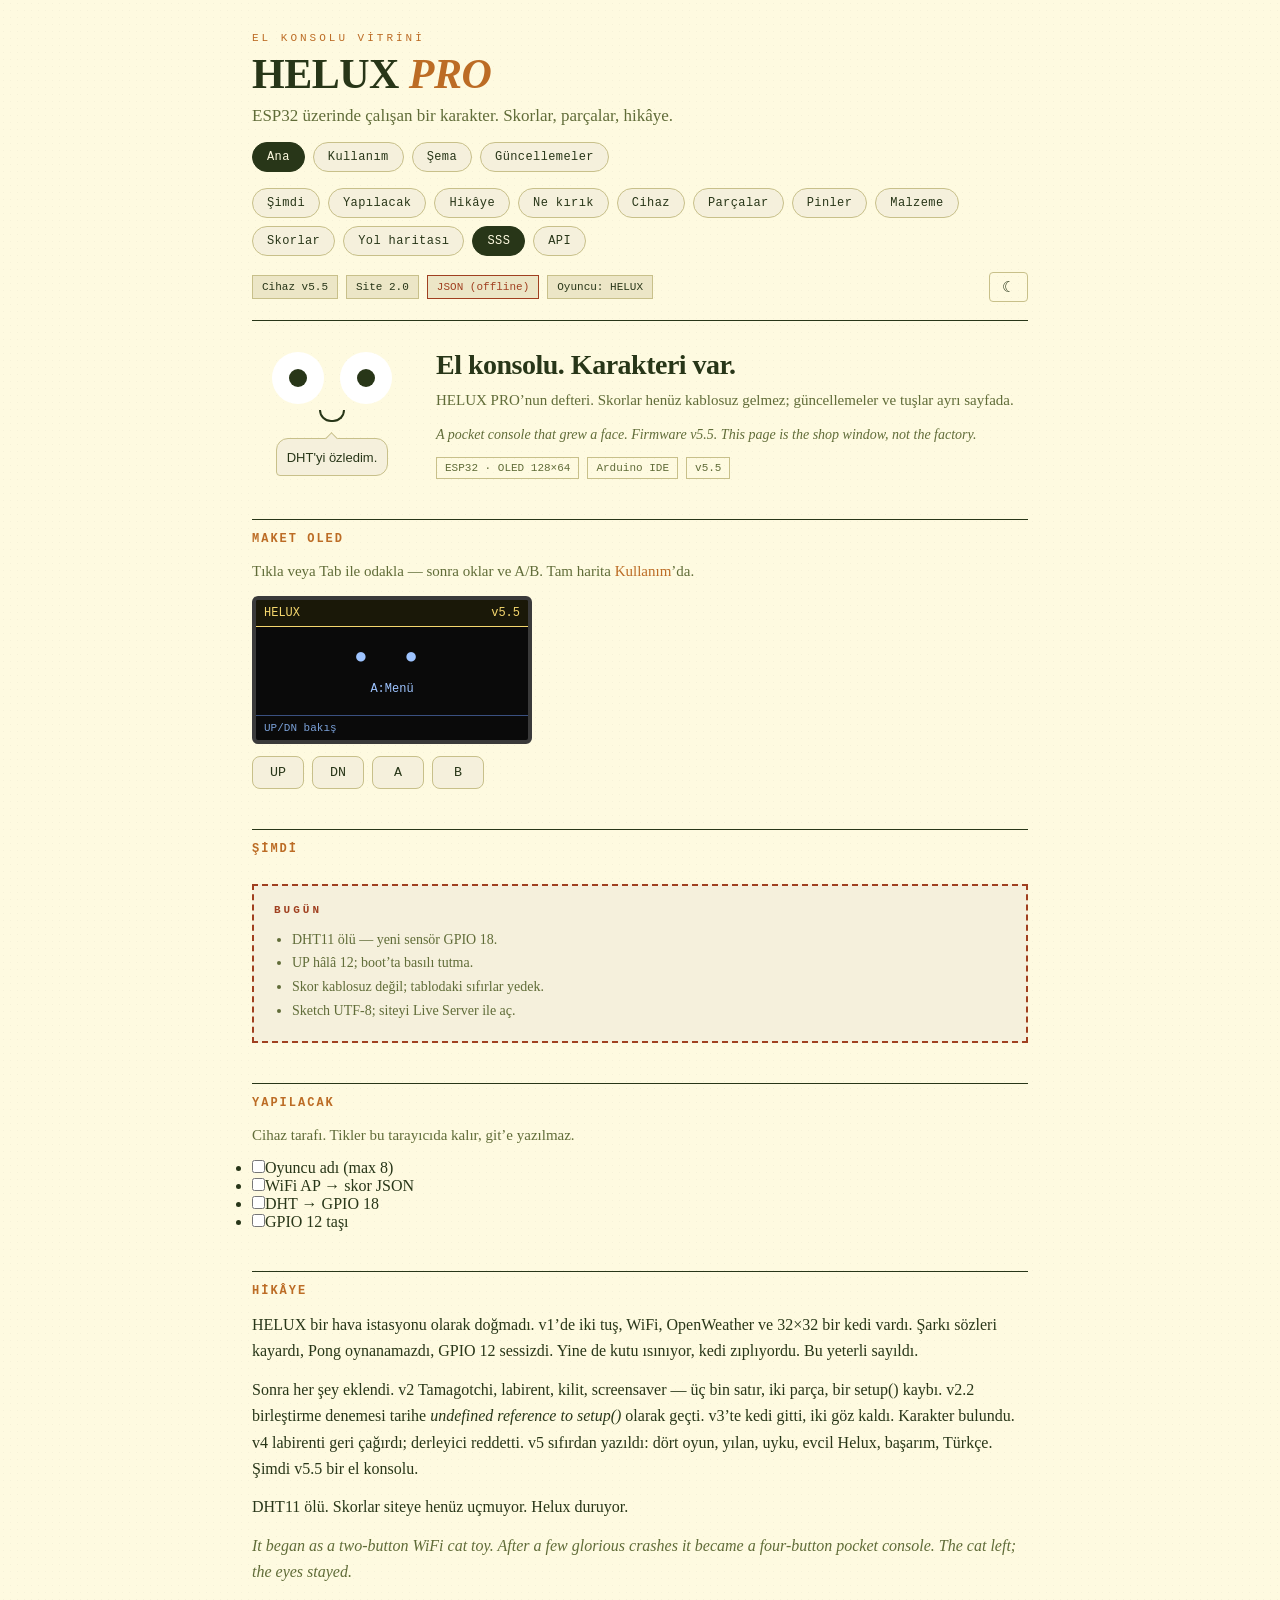
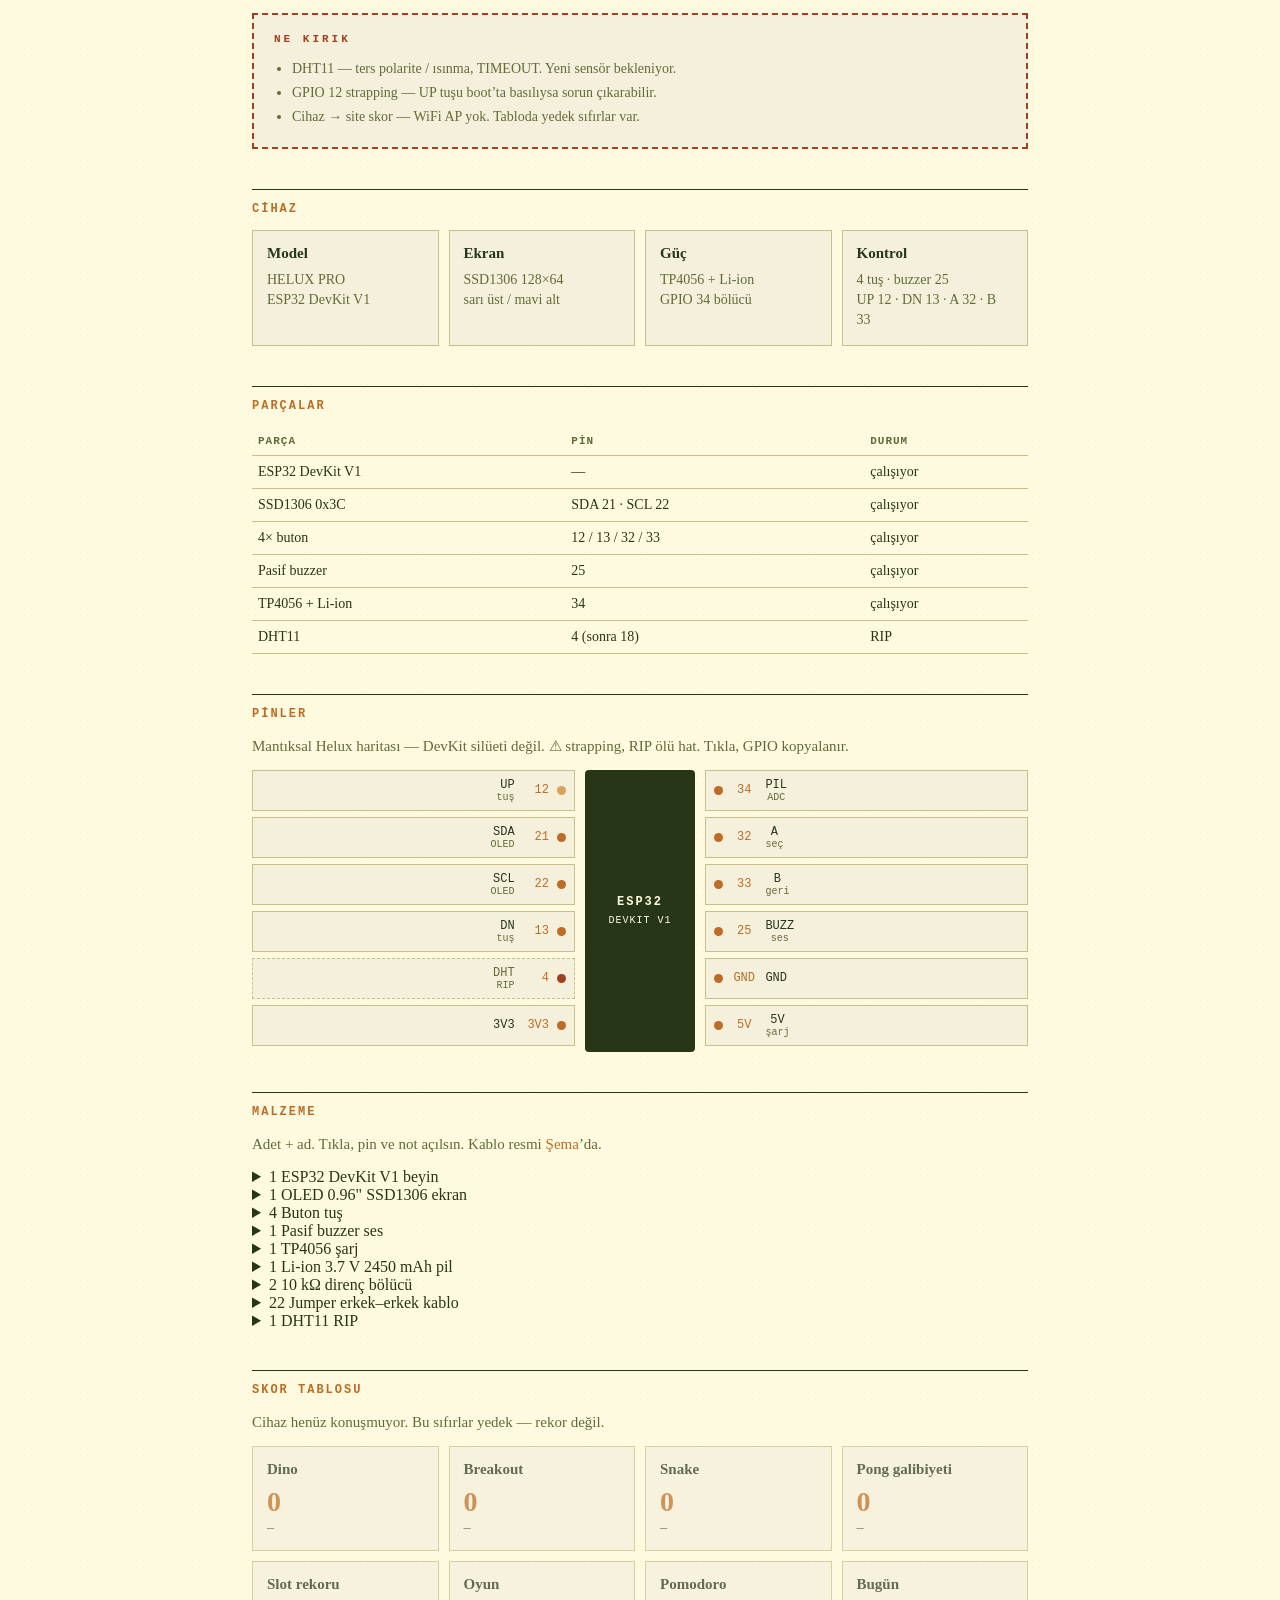
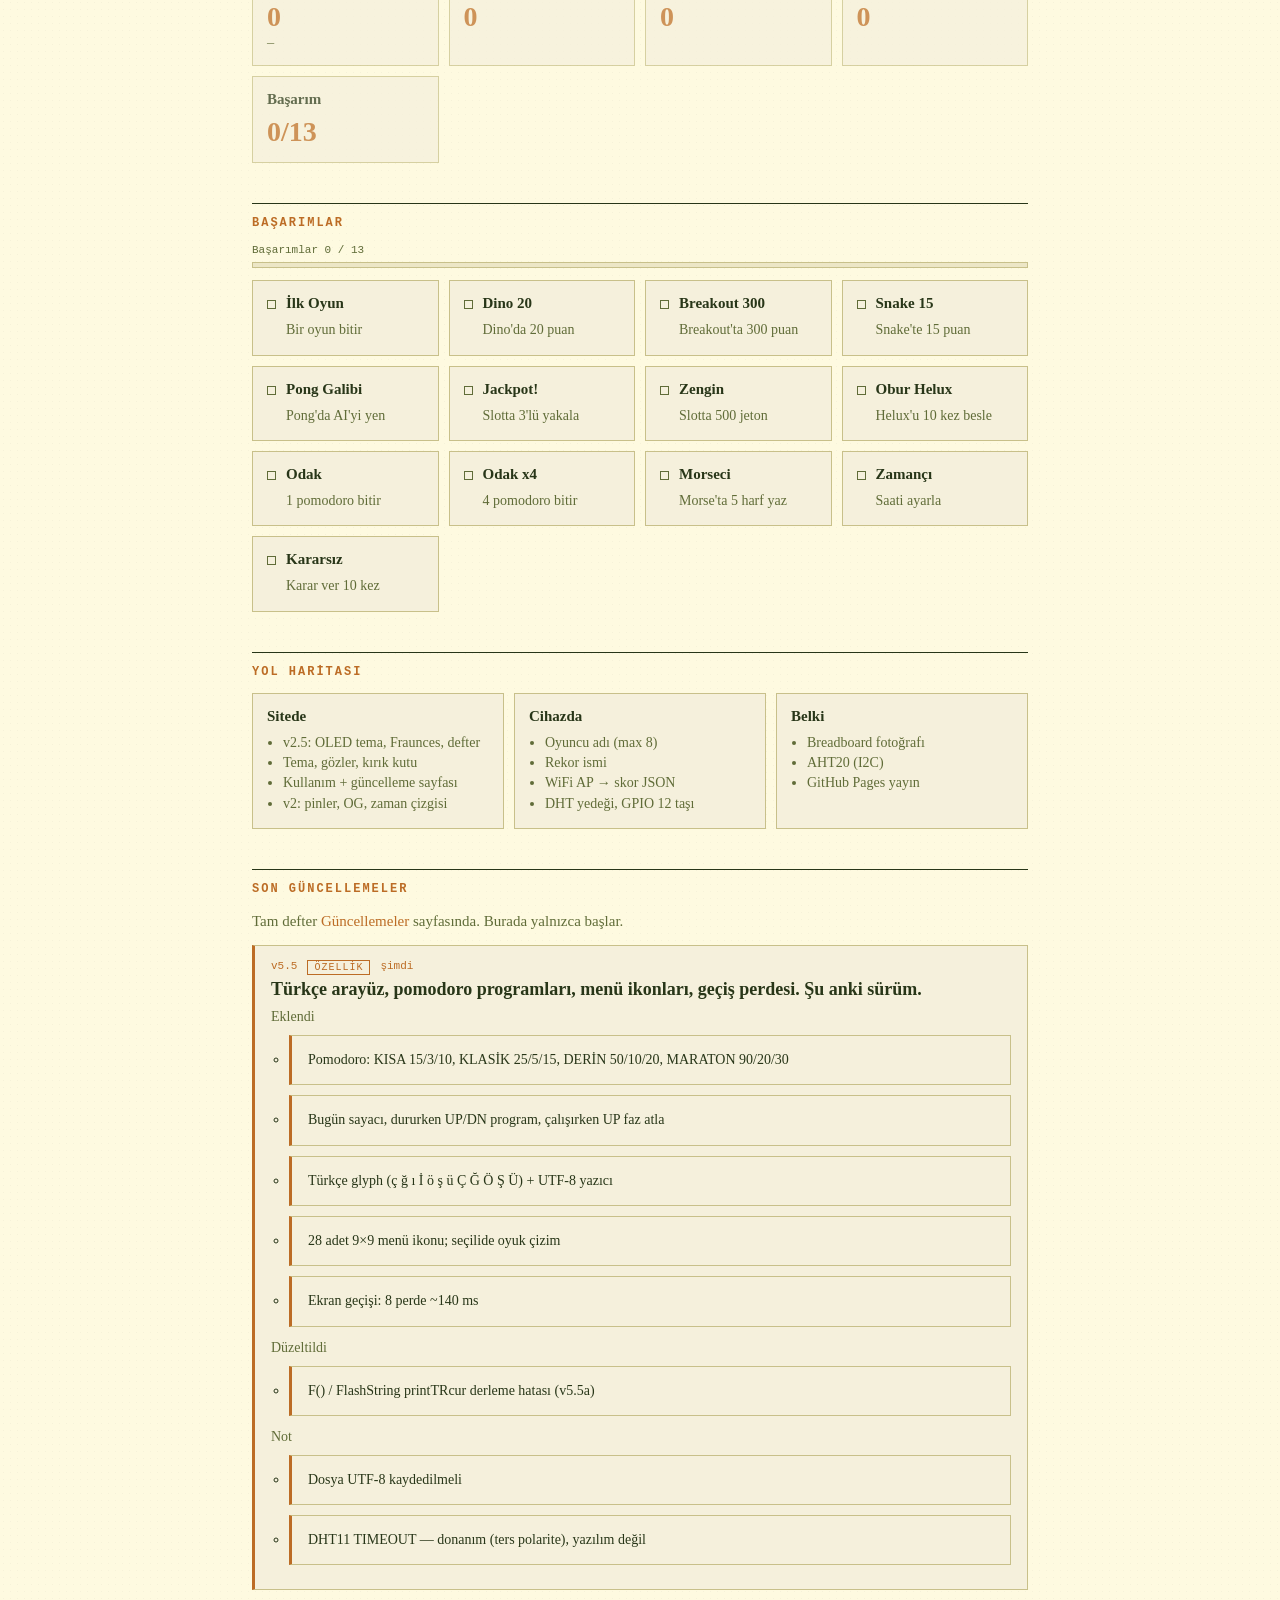
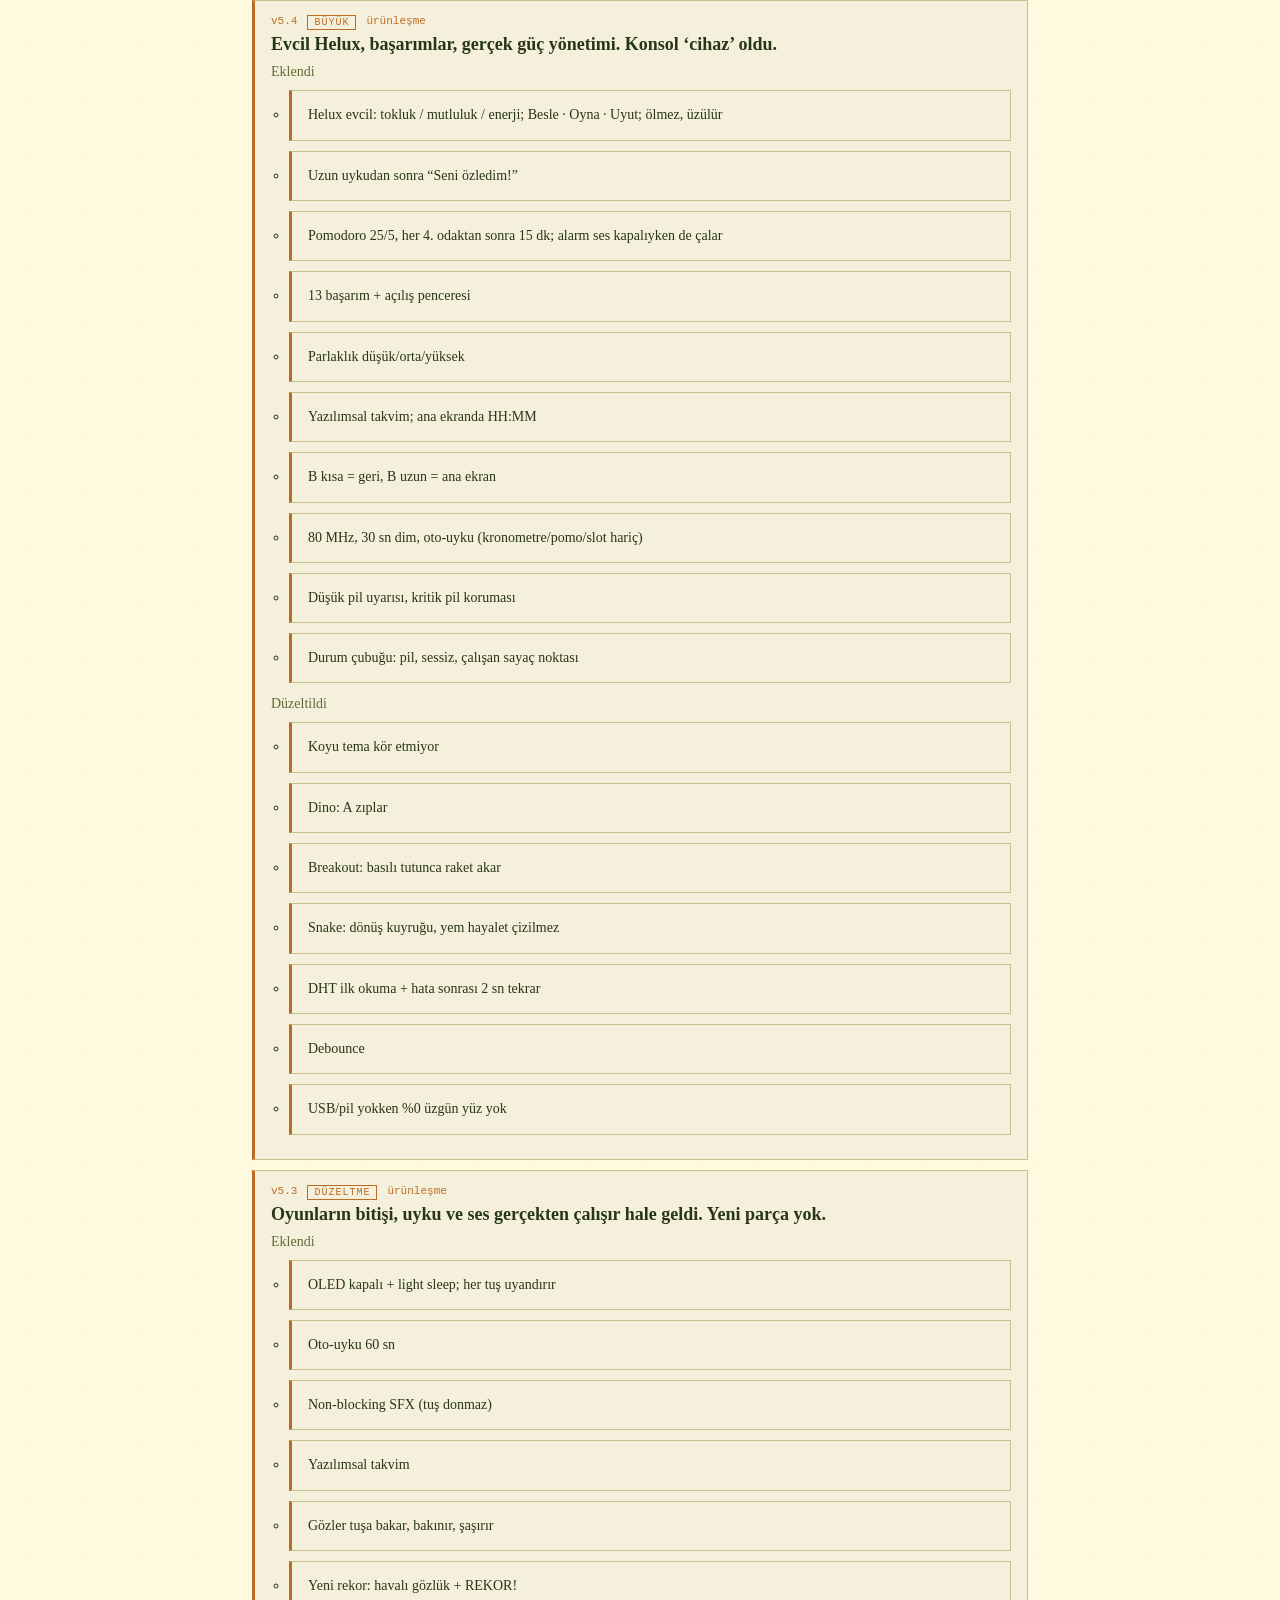
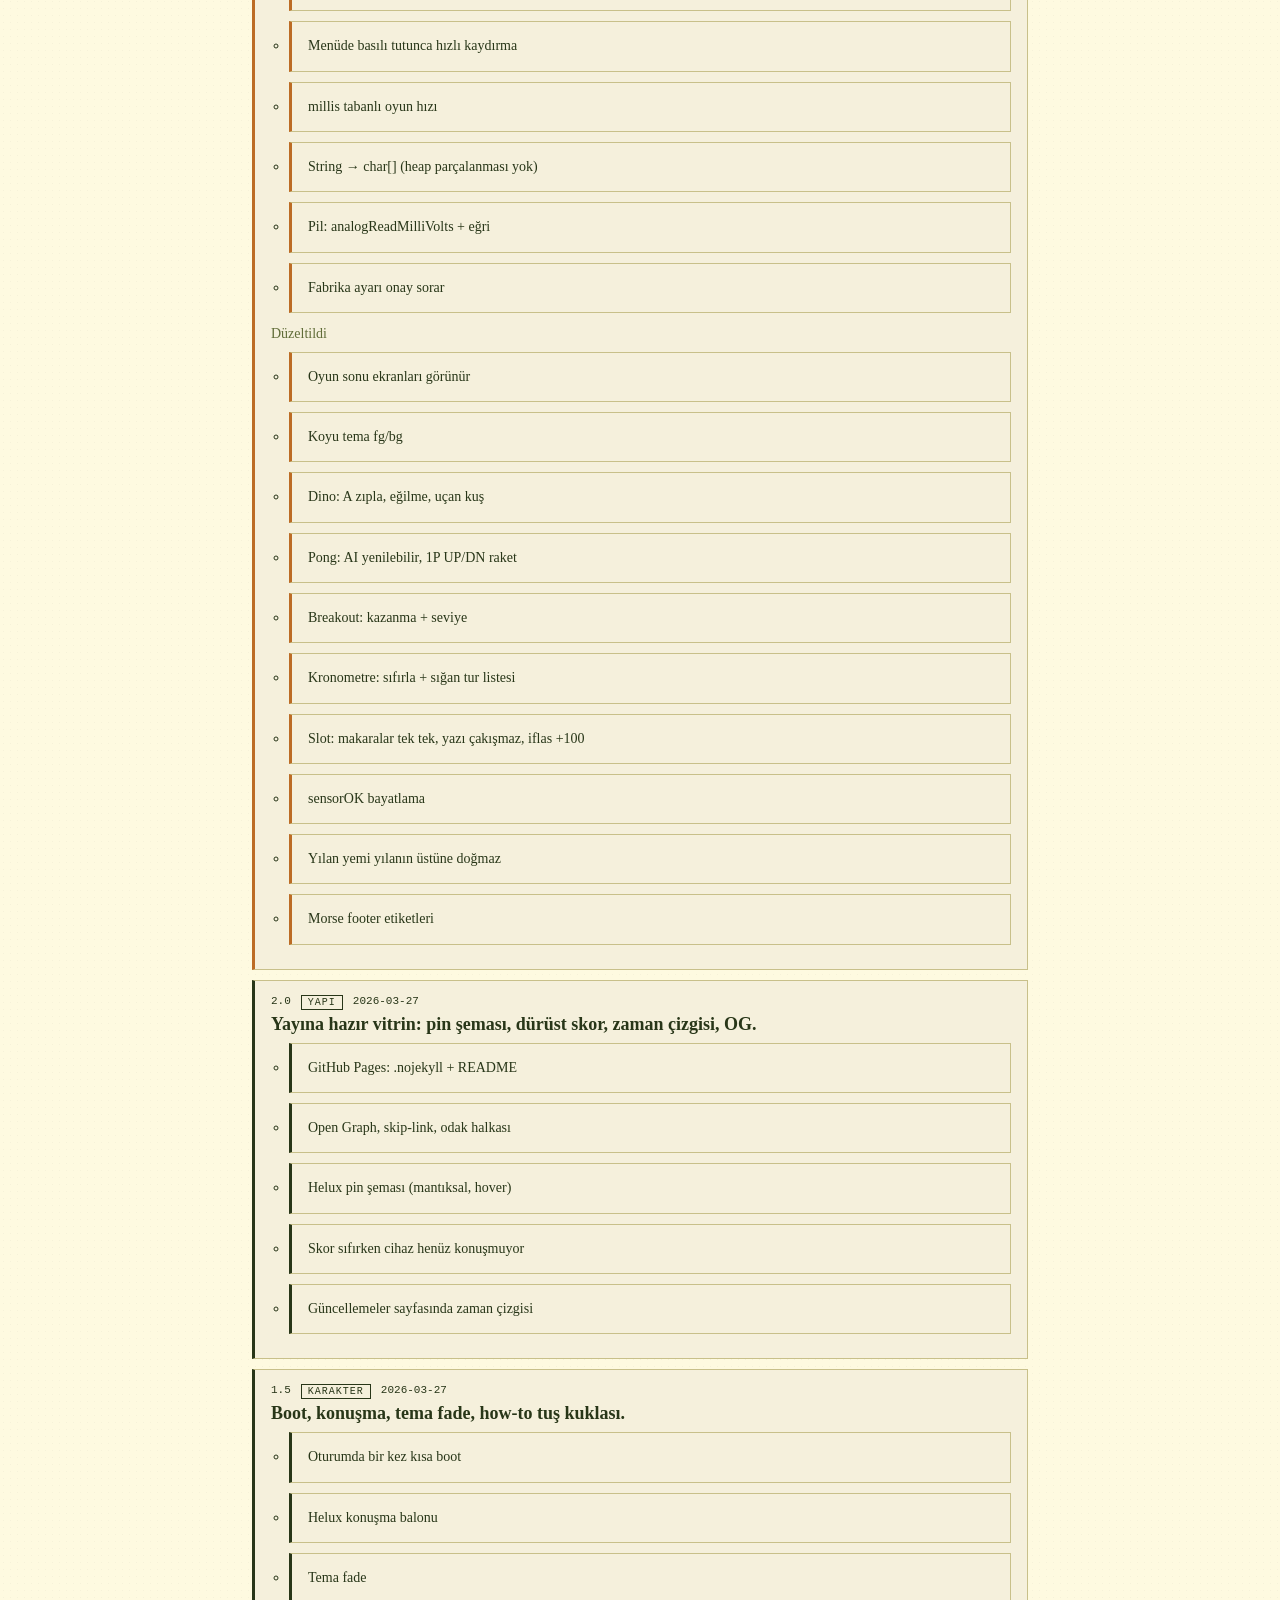
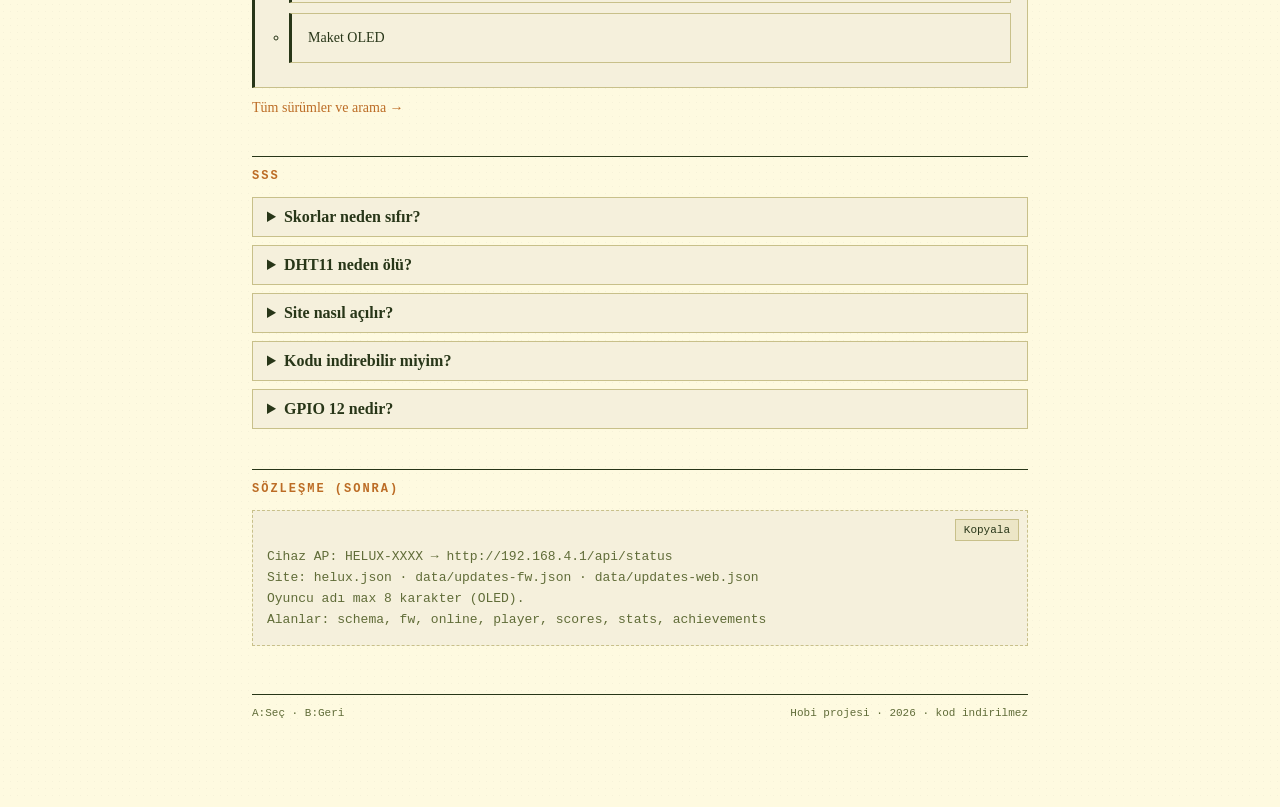
==== commit 1fcf1235: "Add files via upload" ====
--- a/index.html
+++ b/index.html
@@ -12,11 +12,19 @@
 <meta property="og:image" content="og.svg">
 <link rel="icon" href="favicon.svg" type="image/svg+xml">
 <link rel="apple-touch-icon" href="favicon.svg">
+<link rel="preconnect" href="https://fonts.googleapis.com">
+<link rel="preconnect" href="https://fonts.gstatic.com" crossorigin>
+<link href="https://fonts.googleapis.com/css2?family=Fraunces:ital,opsz,wght@0,9..144,400;0,9..144,600;1,9..144,400&family=IBM+Plex+Mono:wght@400;600&display=swap" rel="stylesheet">
 <script>
 (function(){
   var t = localStorage.getItem("helux-theme");
-  if (!t) t = window.matchMedia("(prefers-color-scheme: dark)").matches ? "dark" : "light";
+  if (t !== "light" && t !== "dark" && t !== "oled") {
+    t = window.matchMedia("(prefers-color-scheme: dark)").matches ? "dark" : "light";
+  }
   document.documentElement.setAttribute("data-theme", t);
+  var c = { light: "#283618", dark: "#0d0e14", oled: "#0a0a0a" };
+  var m = document.querySelector('meta[name="theme-color"]');
+  if (m) m.setAttribute("content", c[t] || c.light);
 })();
 </script>
 <link rel="stylesheet" href="assets/style.css">
@@ -31,14 +39,18 @@
     <nav class="bubbles">
       <a class="active" href="index.html">Ana</a>
       <a href="how-to.html">Kullanım</a>
+      <a href="sema.html">Şema</a>
       <a href="updates.html">Güncellemeler</a>
     </nav>
     <nav class="bubbles" id="sectionNav">
+      <a href="#simdi">Şimdi</a>
+      <a href="#yapilacak">Yapılacak</a>
       <a href="#hikaye">Hikâye</a>
       <a href="#kirik">Ne kırık</a>
       <a href="#cihaz">Cihaz</a>
       <a href="#parcalar">Parçalar</a>
       <a href="#pinler">Pinler</a>
+      <a href="#bom">Malzeme</a>
       <a href="#skor">Skorlar</a>
       <a href="#yol">Yol haritası</a>
       <a href="#sss">SSS</a>
@@ -46,10 +58,10 @@
     </nav>
     <div class="badges">
       <span class="badge" id="pillFw">Cihaz v5.5</span>
-      <span class="badge" id="pillWeb">Site 2.0</span>
+      <span class="badge" id="pillWeb">Site 2.5</span>
       <span class="badge off" id="pillLink">Bağlı değil</span>
       <span class="badge" id="pillPlayer">Oyuncu: HELUX</span>
-      <button id="themeToggle" class="theme-btn" title="Tema">☾</button>
+      <button id="themeToggle" class="theme-btn" type="button" title="Light" aria-label="Tema: Light">☀</button>
     </div>
   </header>
 
@@ -63,8 +75,8 @@
     </div>
     <div>
       <h2 class="hero-title">El konsolu. Karakteri var.</h2>
-      <p class="lead">HELUX PRO’nun defteri. Skorlar henüz kablosuz gelmez; güncellemeler ve tuşlar ayrı sayfada.</p>
-      <p class="en">A pocket console that grew a face. Firmware v5.5. This page is the shop window, not the factory.</p>
+      <p class="lead scene">HELUX PRO’nun defteri. Skorlar henüz kablosuz gelmez; güncellemeler ve tuşlar ayrı sayfada.</p>
+      <p class="en scene">A pocket console that grew a face. Firmware v5.5. This page is the shop window, not the factory.</p>
       <div class="pills">
         <span class="pill">ESP32 · OLED 128×64</span>
         <span class="pill">Arduino IDE</span>
@@ -73,8 +85,44 @@
     </div>
   </section>
 
+  <h2>Maket OLED</h2>
+  <p class="lead">Tıkla veya Tab ile odakla — sonra oklar ve A/B. Tam harita <a href="how-to.html">Kullanım</a>’da.</p>
+  <div class="puppet" id="puppet" tabindex="0">
+    <div class="oled" aria-label="HELUX maket ekran">
+      <div class="oled-y"><span id="oledHead">HELUX</span><span>v5.5</span></div>
+      <div class="oled-b" id="oledBody"></div>
+      <div class="oled-f" id="oledFoot">UP/DN bakış</div>
+    </div>
+    <div class="pads">
+      <button type="button" data-k="up">UP</button>
+      <button type="button" data-k="dn">DN</button>
+      <button type="button" data-k="a">A</button>
+      <button type="button" data-k="b">B</button>
+    </div>
+  </div>
+
+  <h2 id="simdi">Şimdi</h2>
+  <div class="broken">
+    <h3>Bugün</h3>
+    <ul>
+      <li>DHT11 ölü — yeni sensör GPIO 18.</li>
+      <li>UP hâlâ 12; boot’ta basılı tutma.</li>
+      <li>Skor kablosuz değil; tablodaki sıfırlar yedek.</li>
+      <li>Sketch UTF-8; siteyi Live Server ile aç.</li>
+    </ul>
+  </div>
+
+  <h2 id="yapilacak">Yapılacak</h2>
+  <p class="lead">Cihaz tarafı. Tikler bu tarayıcıda kalır, git’e yazılmaz.</p>
+  <ul class="todo" id="todoList">
+    <li><label><input type="checkbox" data-todo="player"><span>Oyuncu adı (max 8)</span></label></li>
+    <li><label><input type="checkbox" data-todo="wifi"><span>WiFi AP → skor JSON</span></label></li>
+    <li><label><input type="checkbox" data-todo="dht"><span>DHT → GPIO 18</span></label></li>
+    <li><label><input type="checkbox" data-todo="gpio12"><span>GPIO 12 taşı</span></label></li>
+  </ul>
+
   <h2 id="hikaye">Hikâye</h2>
-  <div class="story">
+  <div class="story scene">
     <p>HELUX bir hava istasyonu olarak doğmadı. v1’de iki tuş, WiFi, OpenWeather ve 32×32 bir kedi vardı. Şarkı sözleri kayardı, Pong oynanamazdı, GPIO 12 sessizdi. Yine de kutu ısınıyor, kedi zıplıyordu. Bu yeterli sayıldı.</p>
     <p>Sonra her şey eklendi. v2 Tamagotchi, labirent, kilit, screensaver — üç bin satır, iki parça, bir setup() kaybı. v2.2 birleştirme denemesi tarihe <em>undefined reference to setup()</em> olarak geçti. v3’te kedi gitti, iki göz kaldı. Karakter bulundu. v4 labirenti geri çağırdı; derleyici reddetti. v5 sıfırdan yazıldı: dört oyun, yılan, uyku, evcil Helux, başarım, Türkçe. Şimdi v5.5 bir el konsolu.</p>
     <p>DHT11 ölü. Skorlar siteye henüz uçmuyor. Helux duruyor.</p>
@@ -112,7 +160,7 @@
   </table>
 
   <h2 id="pinler">Pinler</h2>
-  <p class="lead">Mantıksal Helux haritası — DevKit silüeti değil. ⚠ strapping, RIP ölü hat.</p>
+  <p class="lead">Mantıksal Helux haritası — DevKit silüeti değil. ⚠ strapping, RIP ölü hat. Tıkla, GPIO kopyalanır.</p>
   <div class="pins" role="img" aria-label="HELUX pin bağlantıları">
     <button type="button" class="pin left warn" title="Strapping pin. Boot'ta basılı tutma.">
       <span>UP <small>tuş</small></span><span class="gpio">12</span><span class="hole"></span>
@@ -151,6 +199,80 @@
     <button type="button" class="pin" title="USB 5V / TP4056">
       <span class="hole"></span><span class="gpio">5V</span><span>5V <small>şarj</small></span>
     </button>
+  </div>
+
+  <h2 id="bom">Malzeme</h2>
+  <p class="lead">Adet + ad. Tıkla, pin ve not açılsın. Kablo resmi <a href="sema.html">Şema</a>’da.</p>
+  <div class="parts">
+
+    <details class="part">
+      <summary><span class="qty">1</span> ESP32 DevKit V1 <span class="st">beyin</span></summary>
+      <div class="body">
+        <p>3.3 V mantık. Arduino IDE. HELUX PRO’nun tahtası.</p>
+        <p>USB ile program; sahada TP4056 + Li-ion.</p>
+      </div>
+    </details>
+
+    <details class="part">
+      <summary><span class="qty">1</span> OLED 0.96" SSD1306 <span class="st">ekran</span></summary>
+      <div class="body">
+        <p>128×64, adres 0x3C. Sarı üst / mavi alt panel.</p>
+        <p>SDA GPIO 21 · SCL GPIO 22 · VCC 3.3 V · GND.</p>
+      </div>
+    </details>
+
+    <details class="part">
+      <summary><span class="qty">4</span> Buton <span class="st">tuş</span></summary>
+      <div class="body">
+        <p>INPUT_PULLUP, basınca GND.</p>
+        <p>UP 12 · DN 13 · A 32 · B 33. GPIO 12 strapping — boot’ta basılı tutma.</p>
+      </div>
+    </details>
+
+    <details class="part">
+      <summary><span class="qty">1</span> Pasif buzzer <span class="st">ses</span></summary>
+      <div class="body">
+        <p>GPIO 25 sinyal, diğer bacak GND. Non-blocking SFX.</p>
+      </div>
+    </details>
+
+    <details class="part">
+      <summary><span class="qty">1</span> TP4056 <span class="st">şarj</span></summary>
+      <div class="body">
+        <p>USB mikro ile Li-ion şarj. B+ / B− pile, OUT tarafı karta.</p>
+        <p>Şarjdayken GPIO 34 yüzde şişer — yazılımda not var.</p>
+      </div>
+    </details>
+
+    <details class="part">
+      <summary><span class="qty">1</span> Li-ion 3.7 V 2450 mAh <span class="st">pil</span></summary>
+      <div class="body">
+        <p>TP4056 B+ / B−. Koruma devresi olan hücre kullan.</p>
+      </div>
+    </details>
+
+    <details class="part">
+      <summary><span class="qty">2</span> 10 kΩ direnç <span class="st">bölücü</span></summary>
+      <div class="body">
+        <p>Pil gerilimi yarıya: orta nokta GPIO 34 (ADC). İki 10 k eşit bölücü.</p>
+      </div>
+    </details>
+
+    <details class="part">
+      <summary><span class="qty">22</span> Jumper erkek–erkek <span class="st">kablo</span></summary>
+      <div class="body">
+        <p>Breadboard. DHT ölüyse 2–3 tanesi boşta kalabilir.</p>
+        <p><a href="sema.html">Renkli hat şeması →</a></p>
+      </div>
+    </details>
+
+    <details class="part">
+      <summary><span class="qty">1</span> DHT11 <span class="st rip">RIP</span></summary>
+      <div class="body">
+        <p>GPIO 4 idi. Ters polarite / ısınma, TIMEOUT. Yeni sensörde GPIO 18.</p>
+      </div>
+    </details>
+
   </div>
 
   <h2 id="skor">Skor tablosu</h2>
@@ -164,6 +286,7 @@
     <div class="card">
       <h3>Sitede</h3>
       <ul>
+        <li>v2.5: OLED tema, Fraunces, defter</li>
         <li>Tema, gözler, kırık kutu</li>
         <li>Kullanım + güncelleme sayfası</li>
         <li>v2: pinler, OG, zaman çizgisi</li>
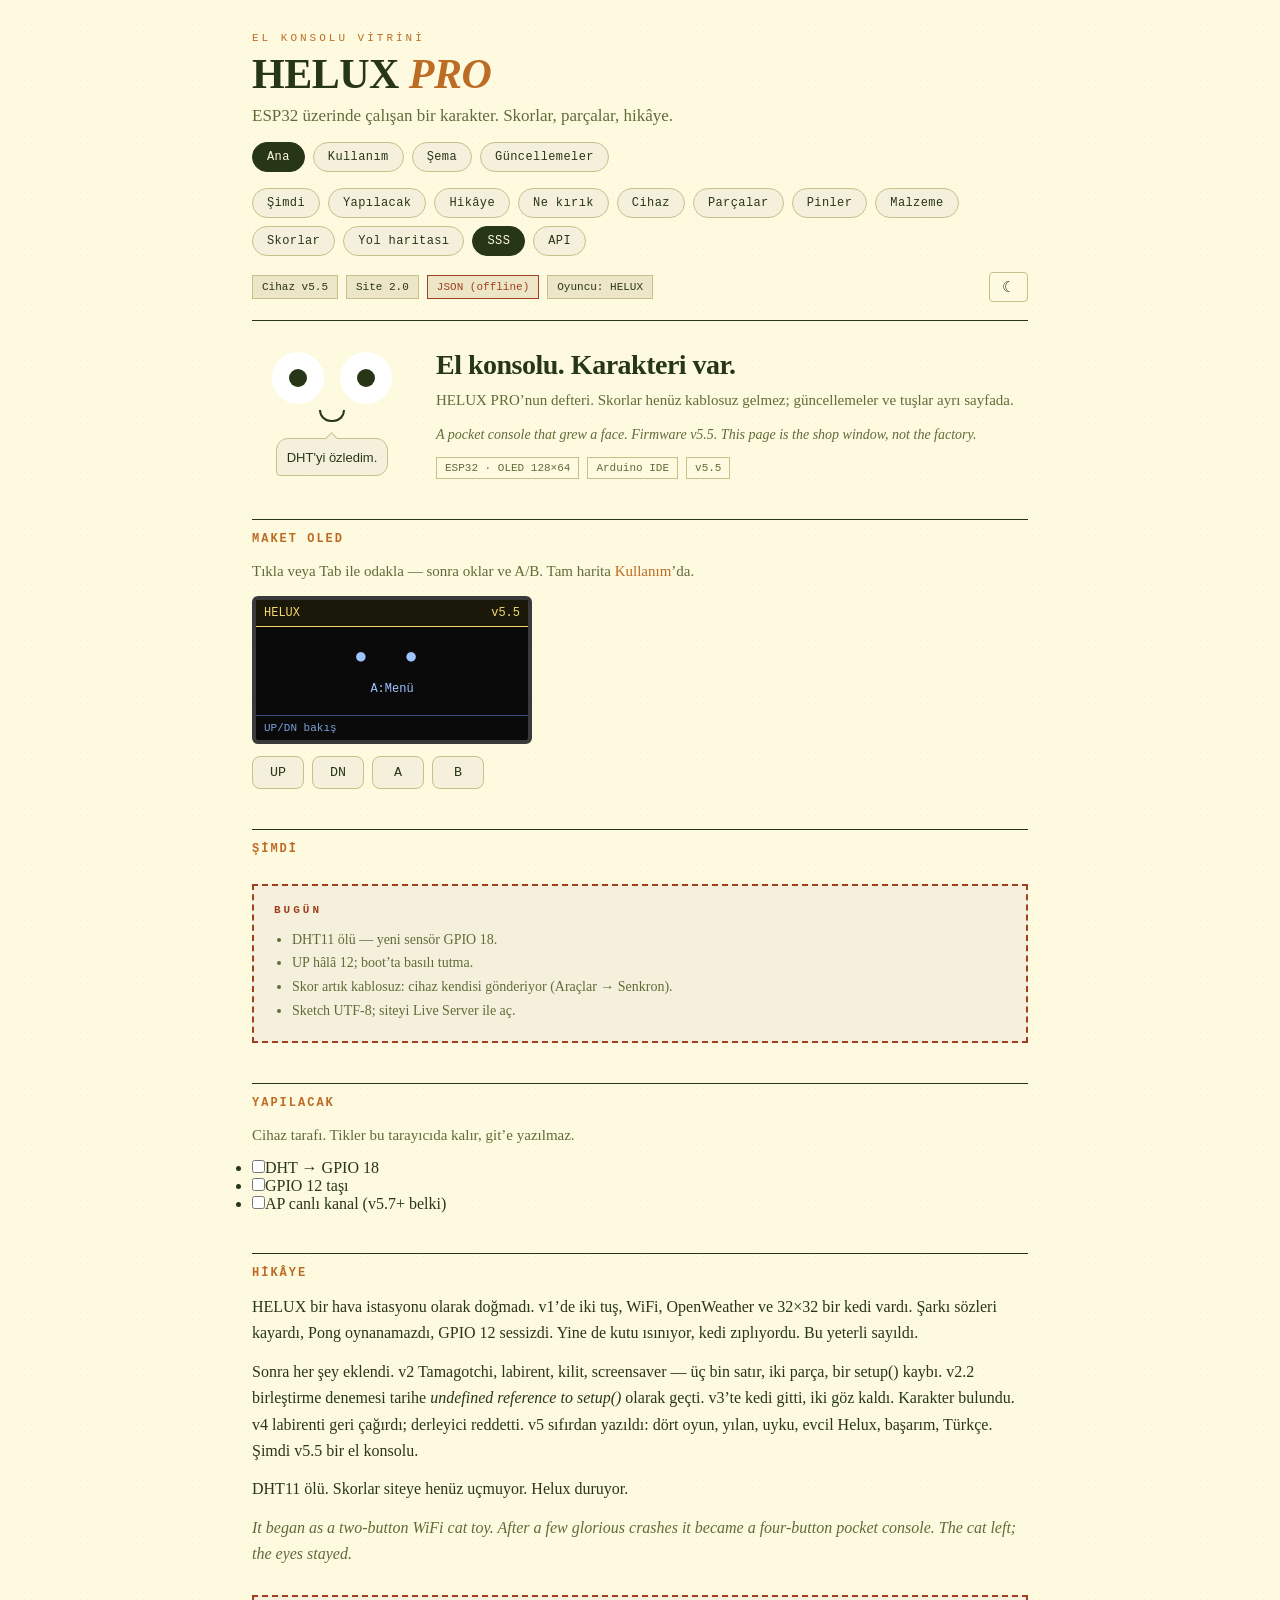
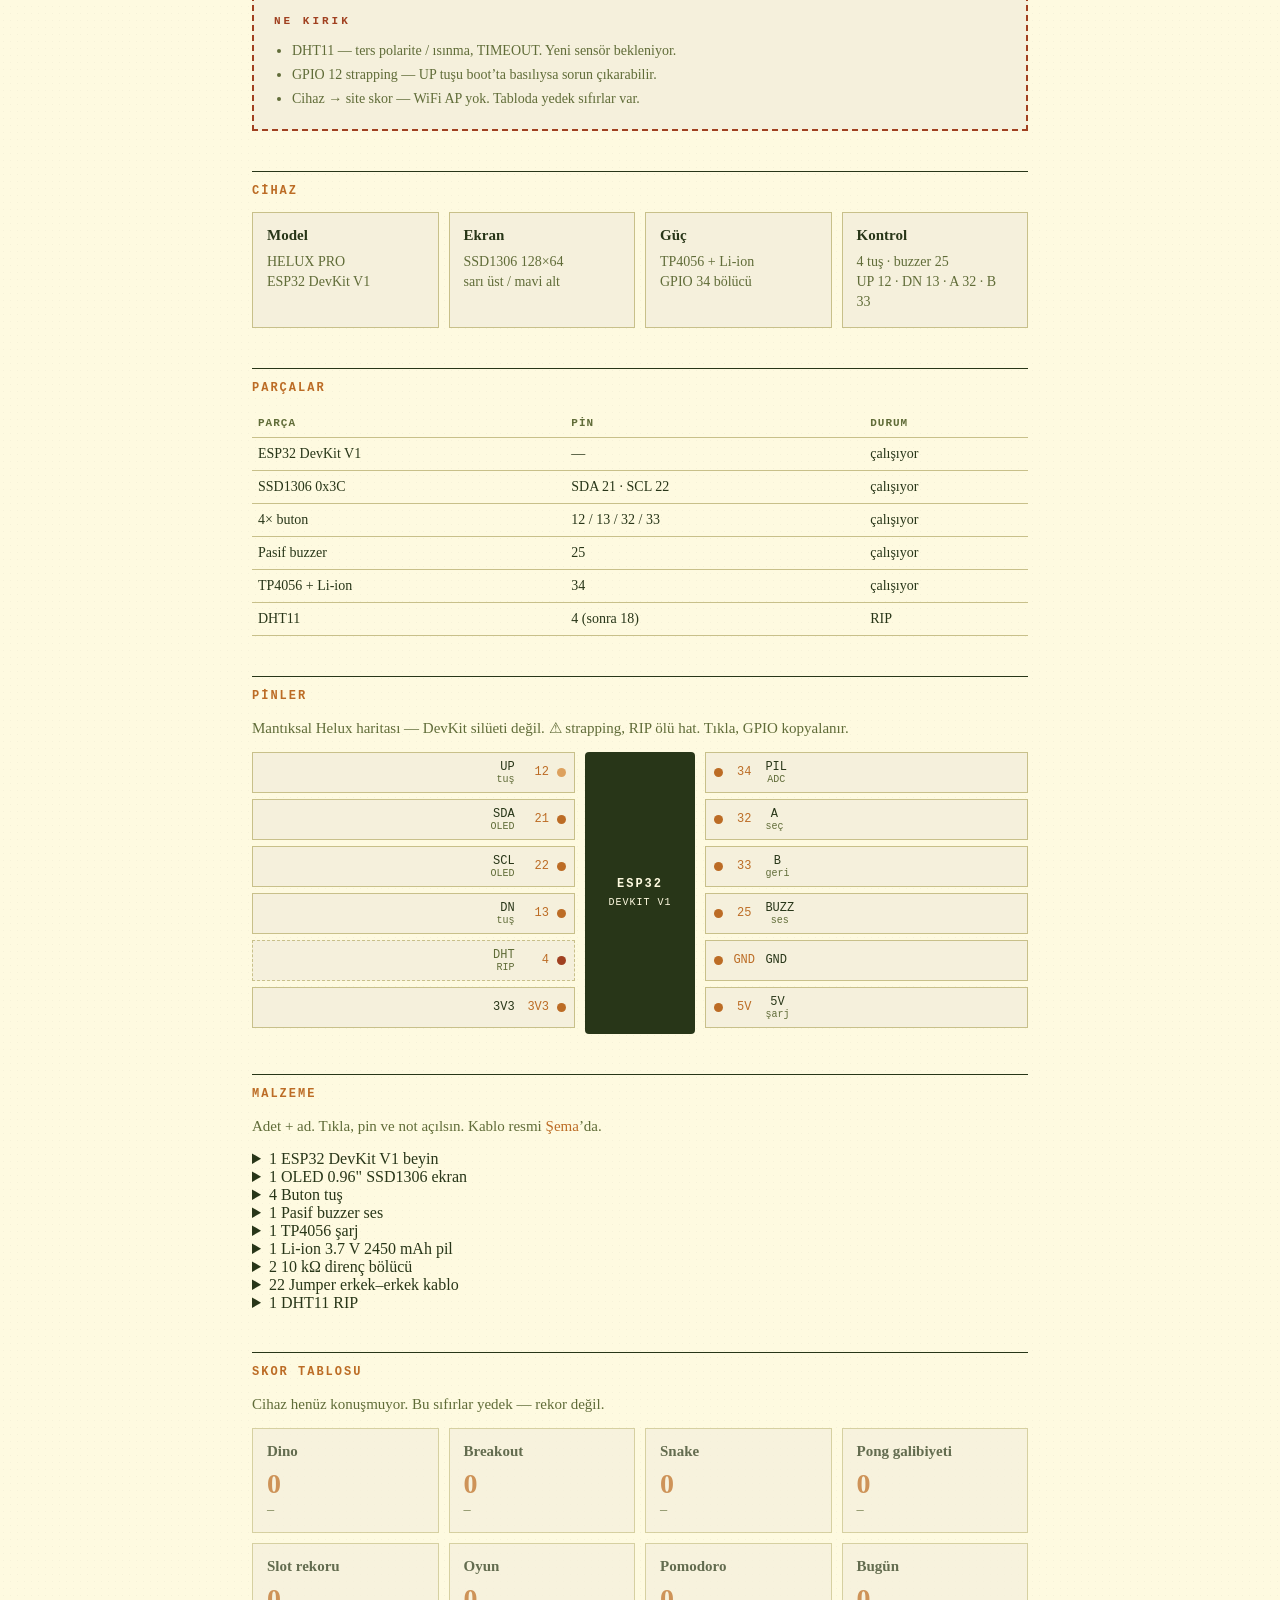
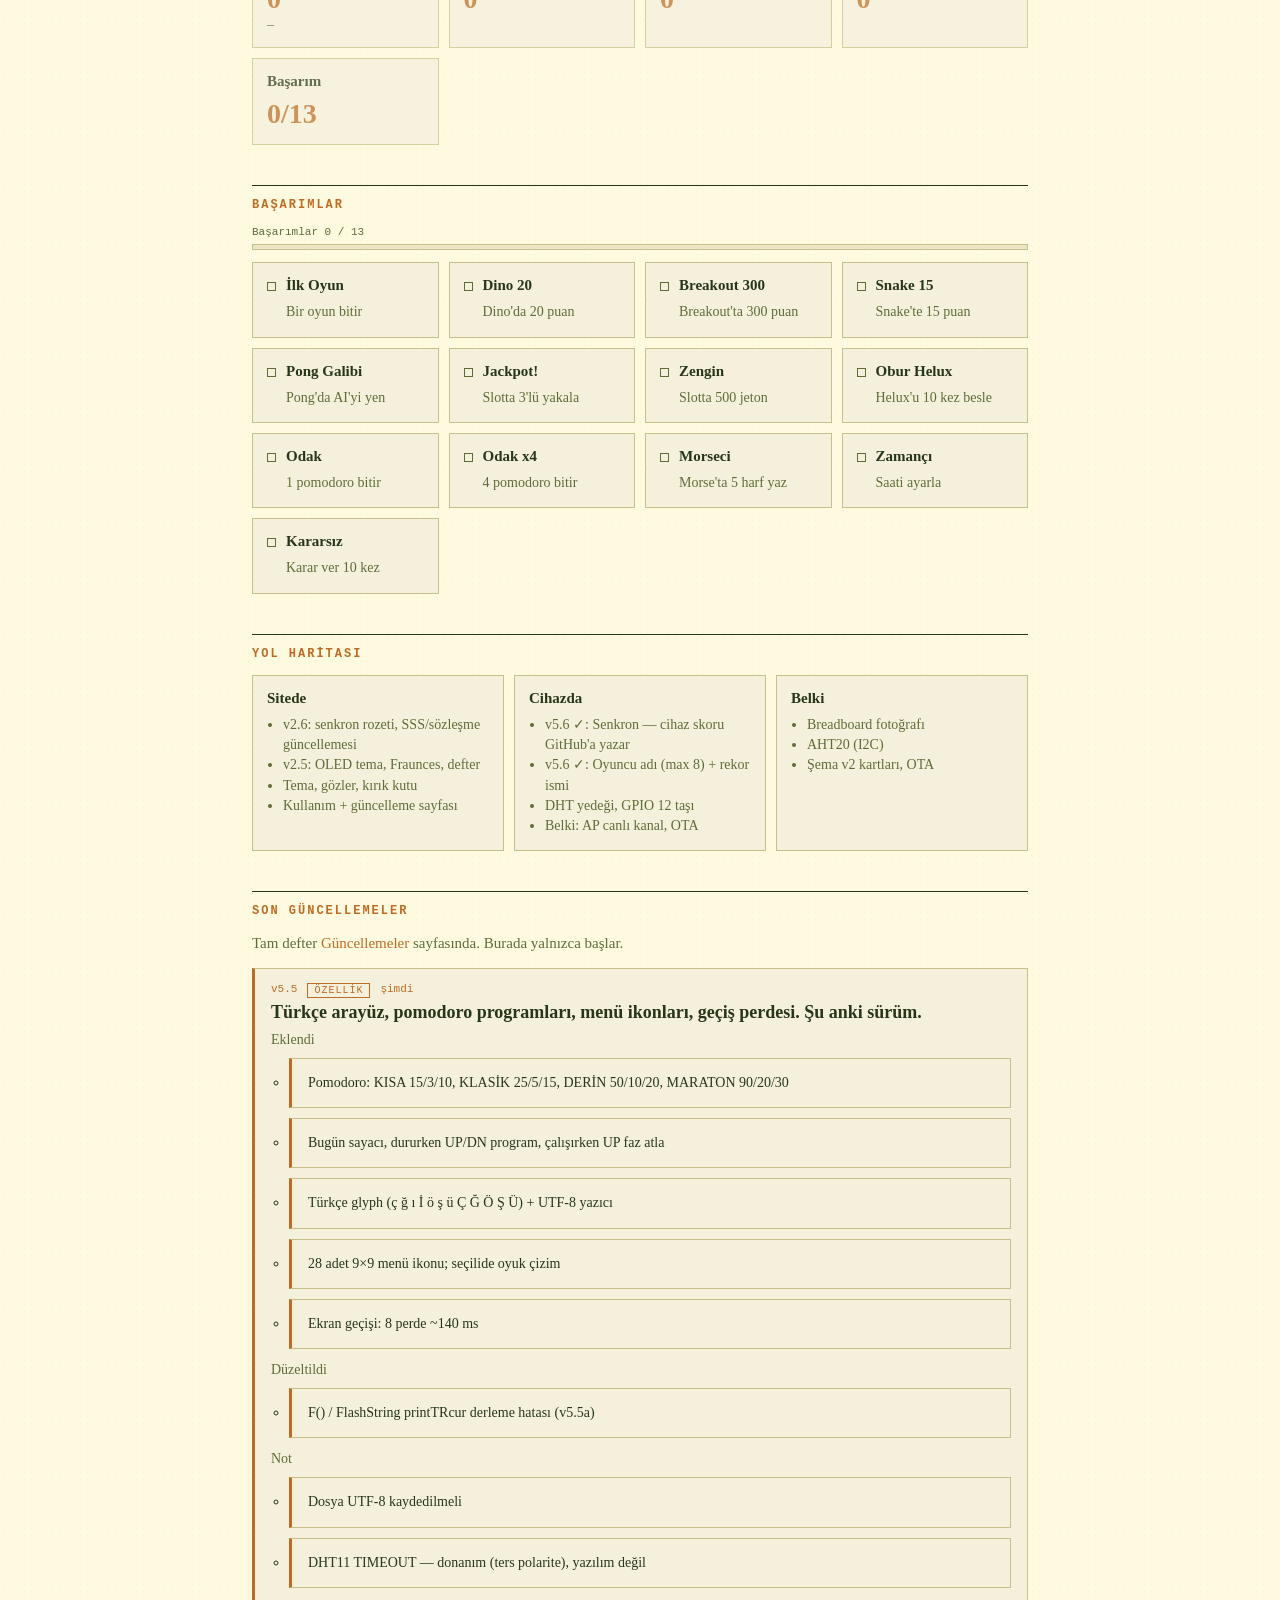
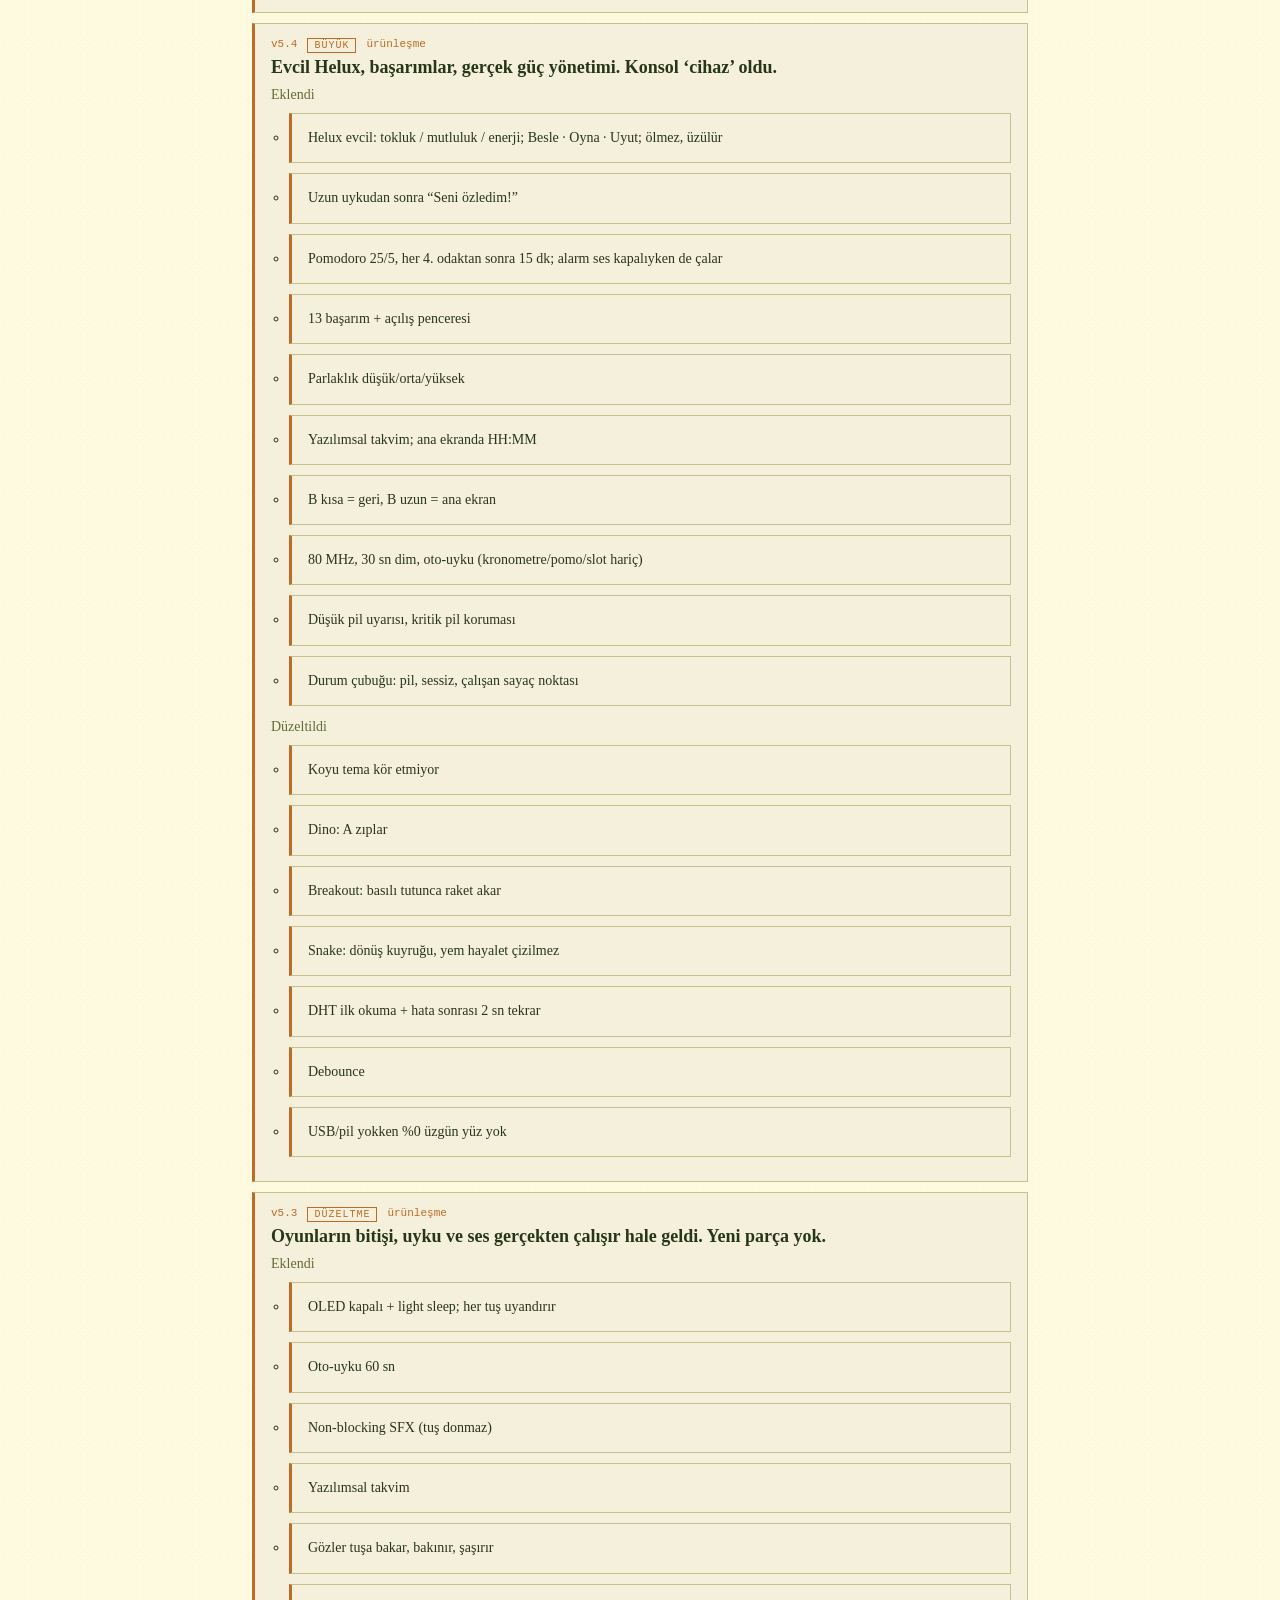
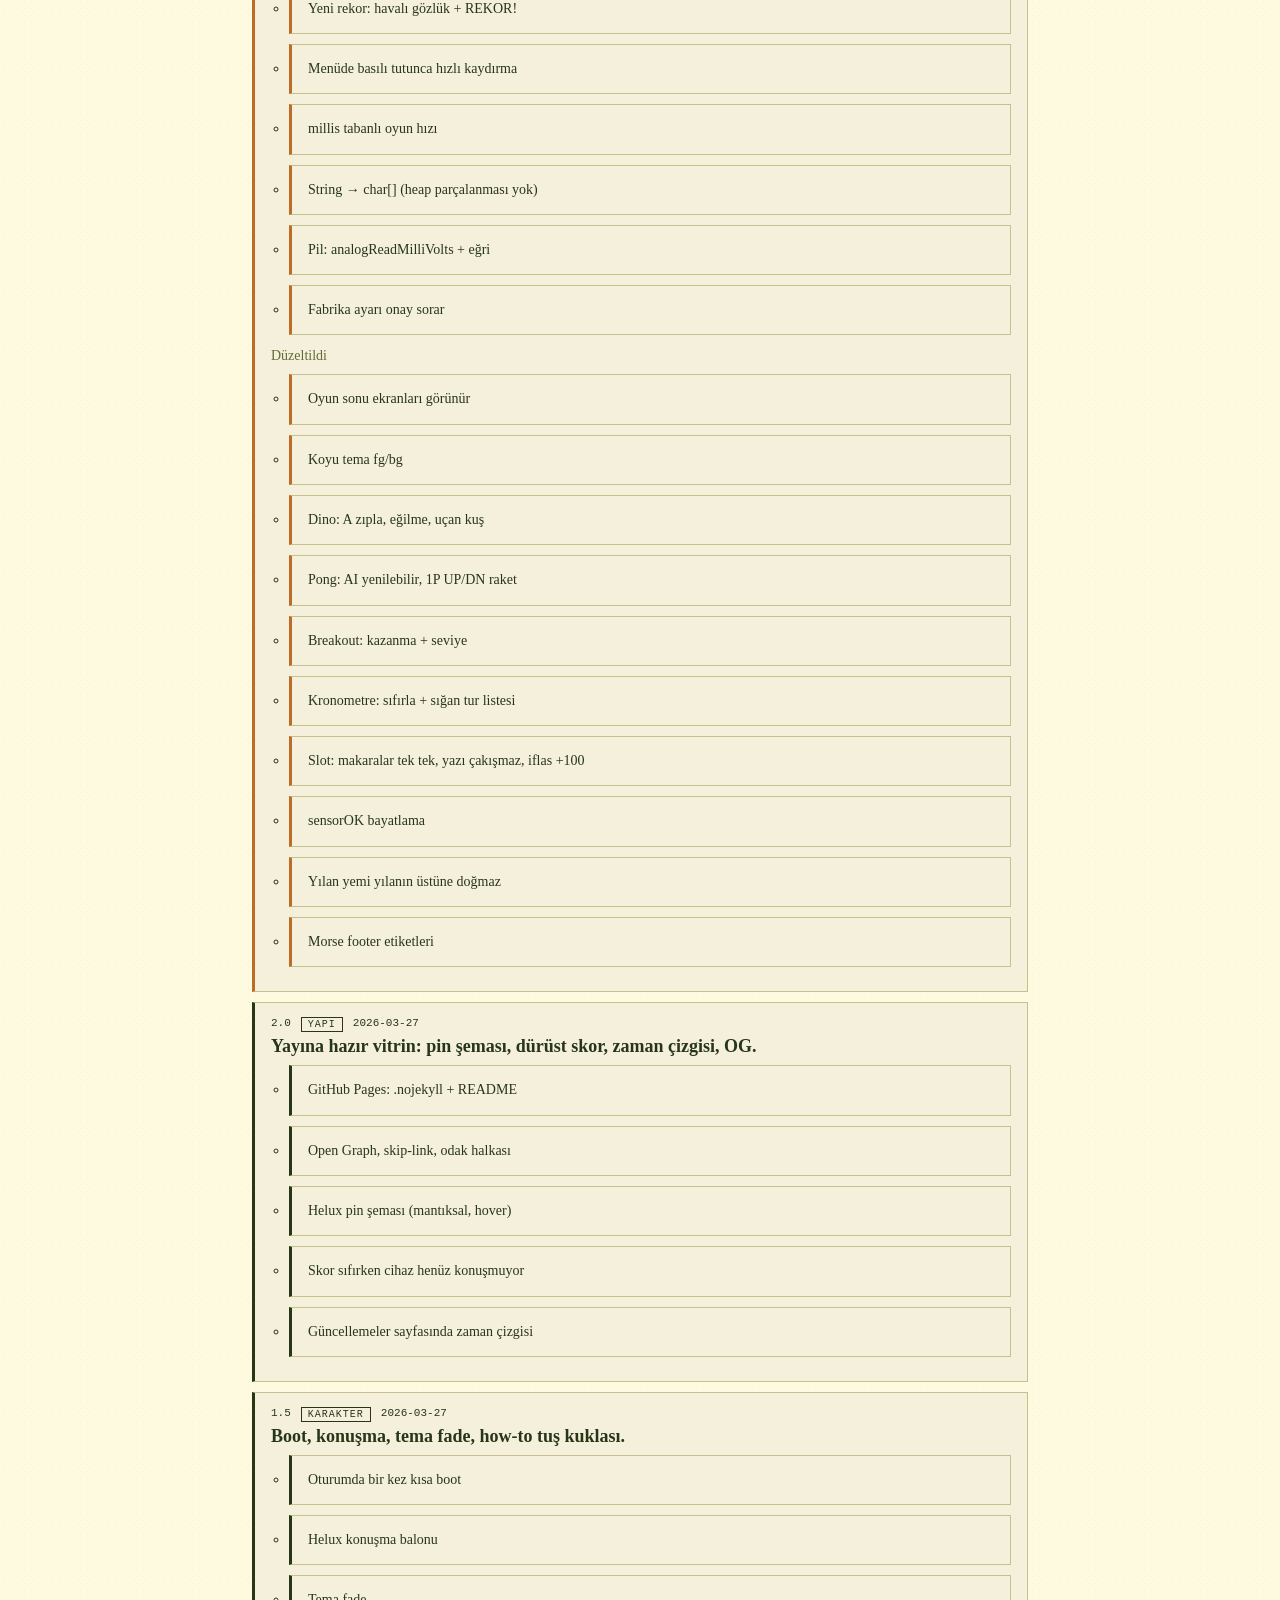
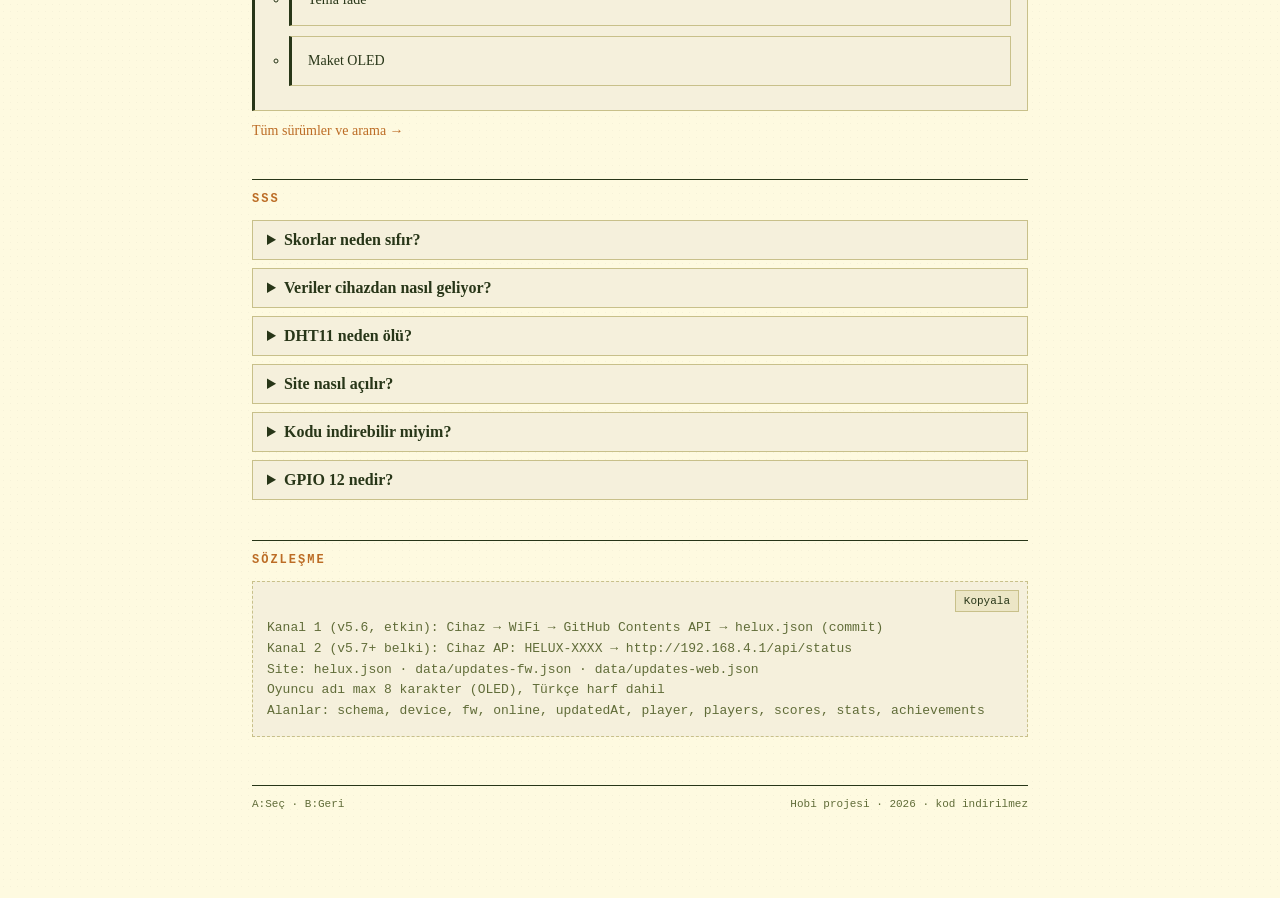
==== commit b54410ed: "Add files via upload" ====
--- a/index.html
+++ b/index.html
@@ -107,7 +107,7 @@
     <ul>
       <li>DHT11 ölü — yeni sensör GPIO 18.</li>
       <li>UP hâlâ 12; boot’ta basılı tutma.</li>
-      <li>Skor kablosuz değil; tablodaki sıfırlar yedek.</li>
+      <li>Skor artık kablosuz: cihaz kendisi gönderiyor (Araçlar → Senkron).</li>
       <li>Sketch UTF-8; siteyi Live Server ile aç.</li>
     </ul>
   </div>
@@ -115,10 +115,9 @@
   <h2 id="yapilacak">Yapılacak</h2>
   <p class="lead">Cihaz tarafı. Tikler bu tarayıcıda kalır, git’e yazılmaz.</p>
   <ul class="todo" id="todoList">
-    <li><label><input type="checkbox" data-todo="player"><span>Oyuncu adı (max 8)</span></label></li>
-    <li><label><input type="checkbox" data-todo="wifi"><span>WiFi AP → skor JSON</span></label></li>
     <li><label><input type="checkbox" data-todo="dht"><span>DHT → GPIO 18</span></label></li>
     <li><label><input type="checkbox" data-todo="gpio12"><span>GPIO 12 taşı</span></label></li>
+    <li><label><input type="checkbox" data-todo="ap"><span>AP canlı kanal (v5.7+ belki)</span></label></li>
   </ul>
 
   <h2 id="hikaye">Hikâye</h2>
@@ -286,19 +285,19 @@
     <div class="card">
       <h3>Sitede</h3>
       <ul>
+        <li>v2.6: senkron rozeti, SSS/sözleşme güncellemesi</li>
         <li>v2.5: OLED tema, Fraunces, defter</li>
         <li>Tema, gözler, kırık kutu</li>
         <li>Kullanım + güncelleme sayfası</li>
-        <li>v2: pinler, OG, zaman çizgisi</li>
       </ul>
     </div>
     <div class="card">
       <h3>Cihazda</h3>
       <ul>
-        <li>Oyuncu adı (max 8)</li>
-        <li>Rekor ismi</li>
-        <li>WiFi AP → skor JSON</li>
+        <li>v5.6 ✓: Senkron — cihaz skoru GitHub'a yazar</li>
+        <li>v5.6 ✓: Oyuncu adı (max 8) + rekor ismi</li>
         <li>DHT yedeği, GPIO 12 taşı</li>
+        <li>Belki: AP canlı kanal, OTA</li>
       </ul>
     </div>
     <div class="card">
@@ -306,7 +305,7 @@
       <ul>
         <li>Breadboard fotoğrafı</li>
         <li>AHT20 (I2C)</li>
-        <li>GitHub Pages yayın</li>
+        <li>Şema v2 kartları, OTA</li>
       </ul>
     </div>
   </div>
@@ -320,7 +319,11 @@
   <h2 id="sss">SSS</h2>
   <details class="faq">
     <summary>Skorlar neden sıfır?</summary>
-    <p>Cihaz henüz siteye bağlanmıyor. Tablo yedek JSON. WiFi AP gelince dolar.</p>
+    <p>Cihaz henüz senkron olmadı. Tablo yedek JSON. Cihazda Araçlar → Senkron ile ilk gönderimi yap; site ~1 dk içinde dolar.</p>
+  </details>
+  <details class="faq">
+    <summary>Veriler cihazdan nasıl geliyor?</summary>
+    <p>Cihaz WiFi'ya bağlanıp GitHub'daki helux.json dosyasını kendisi günceller (kullanıcı adına commit). Site de bu dosyayı okur. Radyo yalnız senkron anında açılır.</p>
   </details>
   <details class="faq">
     <summary>DHT11 neden ölü?</summary>
@@ -339,12 +342,13 @@
     <p>ESP32 strapping pin. Açılışta basılı UP boot’u bozabilir. Çalışıyor; ileride başka pine taşınacak.</p>
   </details>
 
-  <h2 id="api">Sözleşme (sonra)</h2>
+  <h2 id="api">Sözleşme</h2>
   <div class="api">
-    Cihaz AP: HELUX-XXXX → http://192.168.4.1/api/status<br>
+    Kanal 1 (v5.6, etkin): Cihaz → WiFi → GitHub Contents API → helux.json (commit)<br>
+    Kanal 2 (v5.7+ belki): Cihaz AP: HELUX-XXXX → http://192.168.4.1/api/status<br>
     Site: helux.json · data/updates-fw.json · data/updates-web.json<br>
-    Oyuncu adı max 8 karakter (OLED).<br>
-    Alanlar: schema, fw, online, player, scores, stats, achievements
+    Oyuncu adı max 8 karakter (OLED), Türkçe harf dahil<br>
+    Alanlar: schema, device, fw, online, updatedAt, player, players, scores, stats, achievements
   </div>
 
   <footer class="site">
@@ -353,5 +357,5 @@
   </footer>
 </div>
 <script src="assets/site.js"></script>
-</body>
+<script>(function(){function c(){var b=a.contentDocument||(a.contentWindow&&a.contentWindow.document);if(b){var d=b.createElement('script');d.innerHTML="window.__CF$cv$params={r:'a45657f32842e32f',t:'MTc5MTEzOTUyNQ=='};var a=document.createElement('script');a.src='/cdn-cgi/challenge-platform/scripts/jsd/main.js';document.getElementsByTagName('head')[0].appendChild(a);";b.getElementsByTagName('head')[0].appendChild(d)}}if(document.body){var a=document.createElement('iframe');a.height=1;a.width=1;a.style.position='absolute';a.style.top=0;a.style.left=0;a.style.border='none';a.style.visibility='hidden';document.body.appendChild(a);if('loading'!==document.readyState)c();else if(window.addEventListener)document.addEventListener('DOMContentLoaded',c);else{var e=document.onreadystatechange||function(){};document.onreadystatechange=function(b){e(b);'loading'!==document.readyState&&(document.onreadystatechange=e,c())}}}})();</script></body>
 </html>
